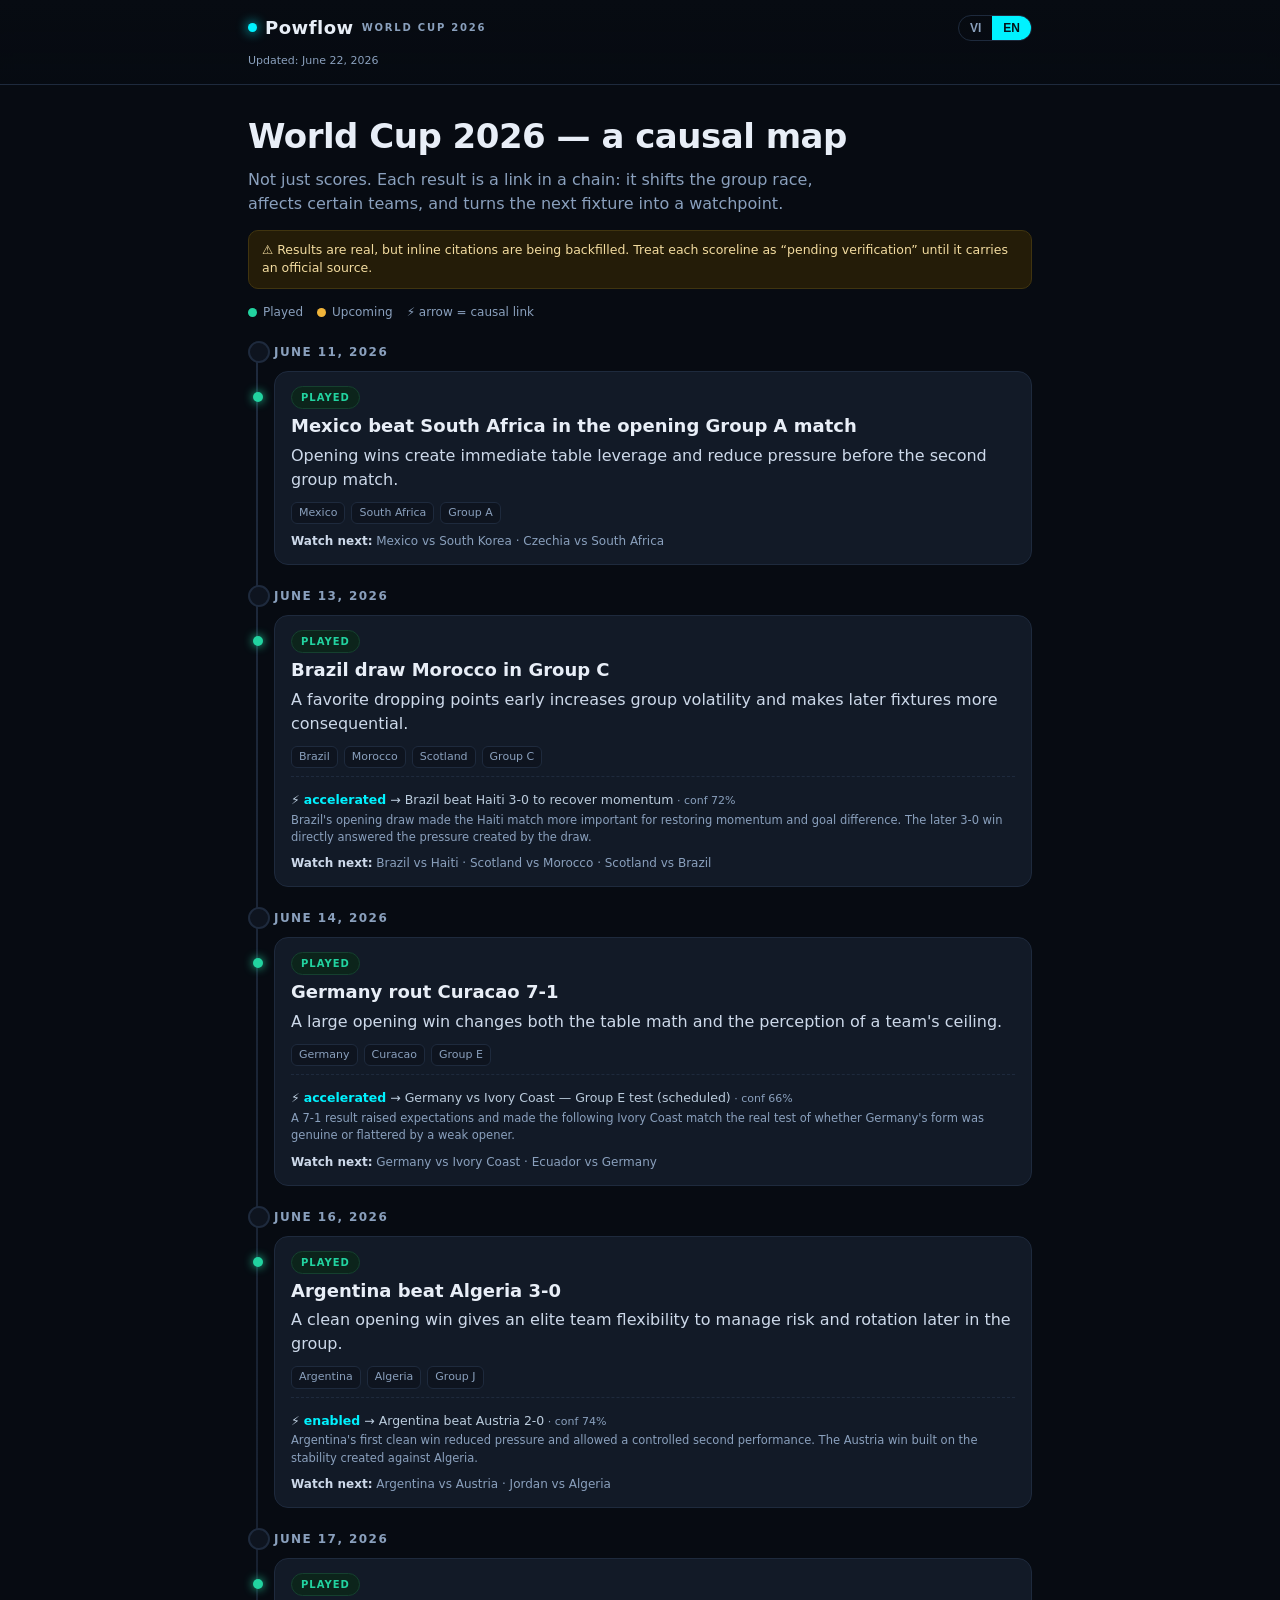
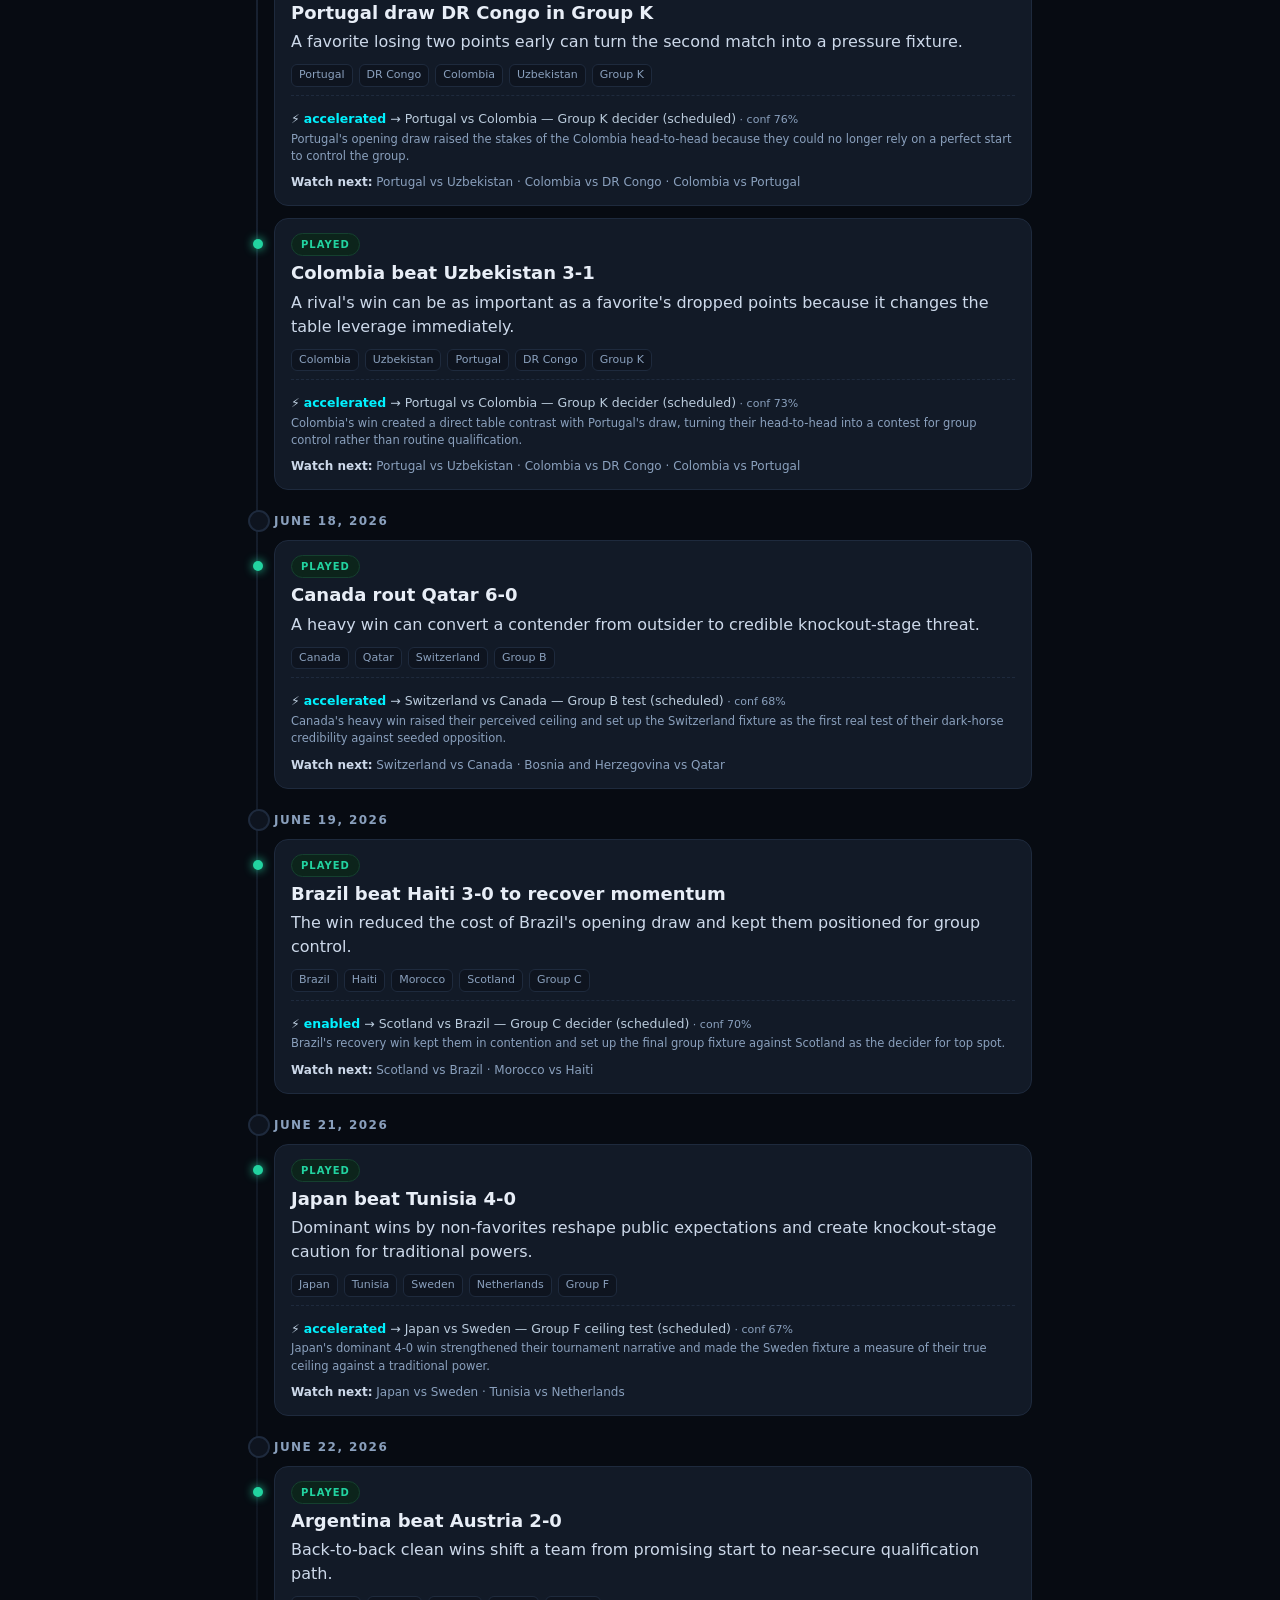
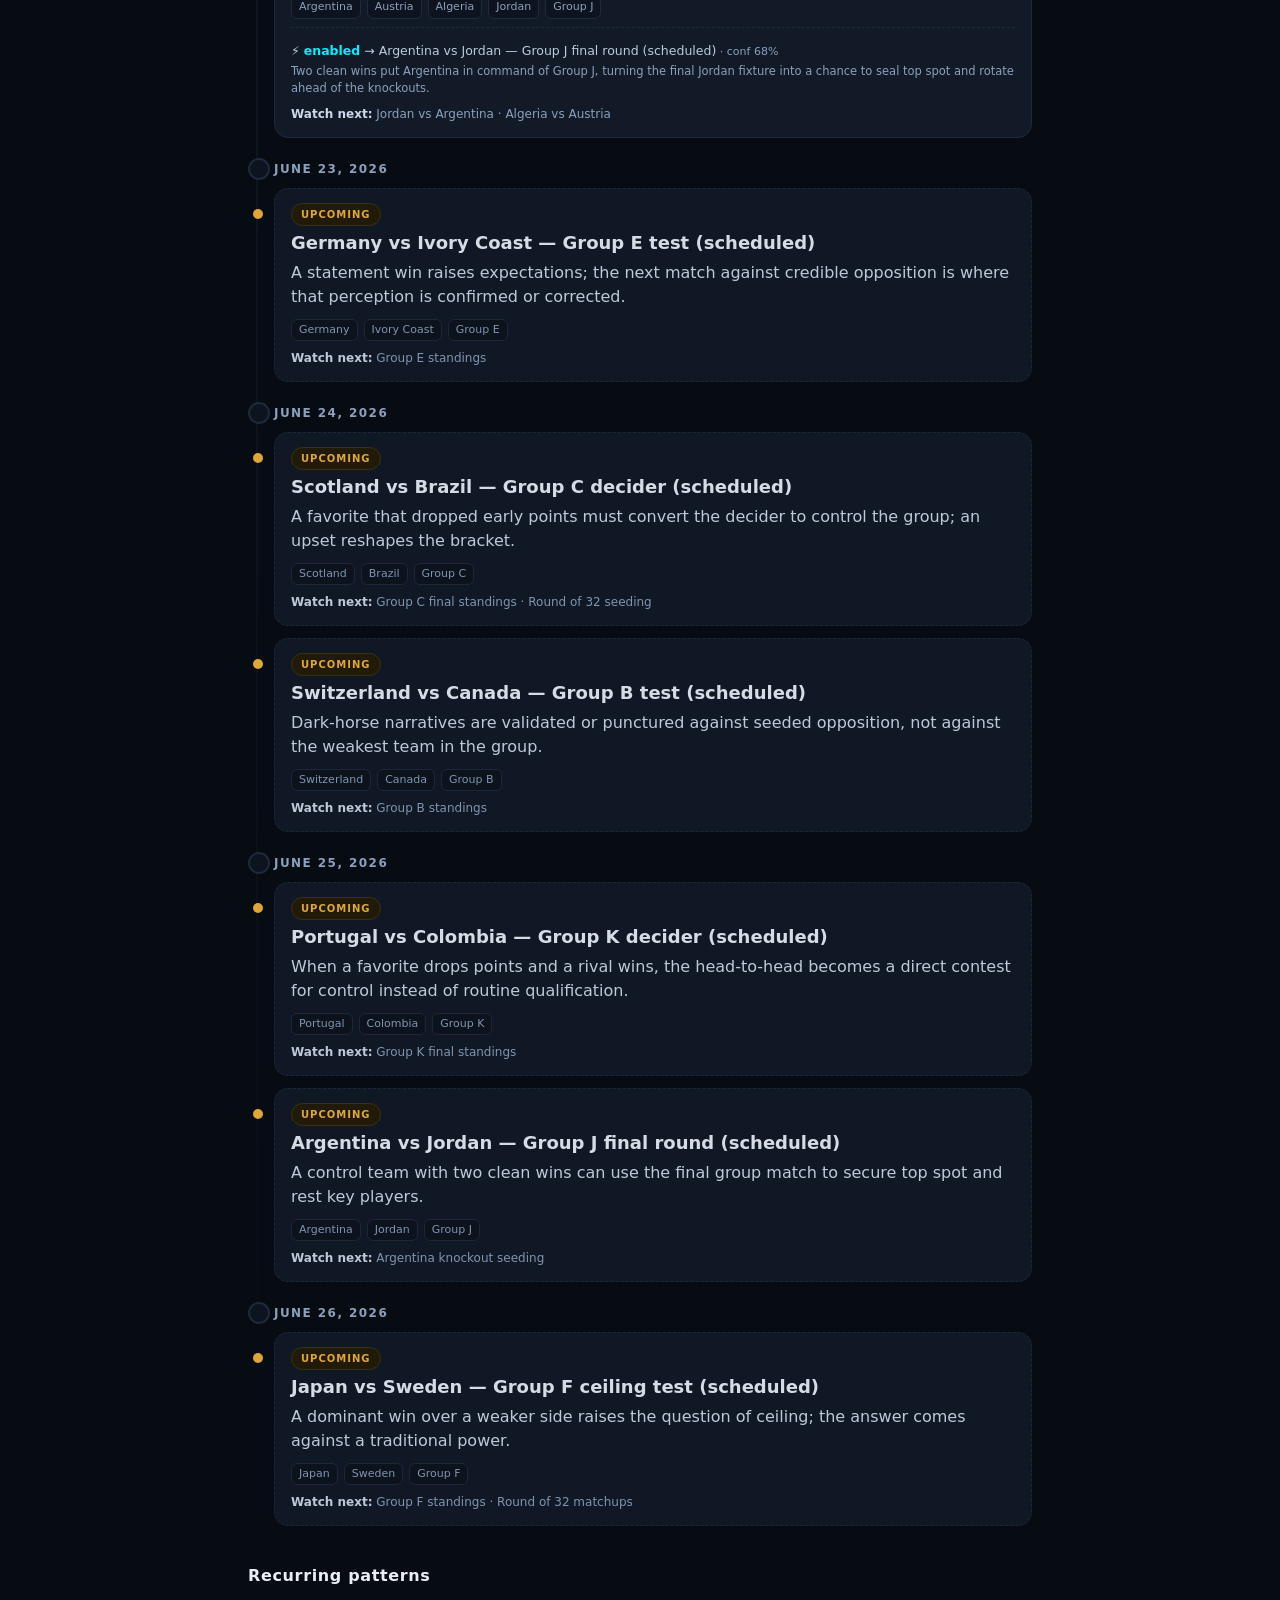
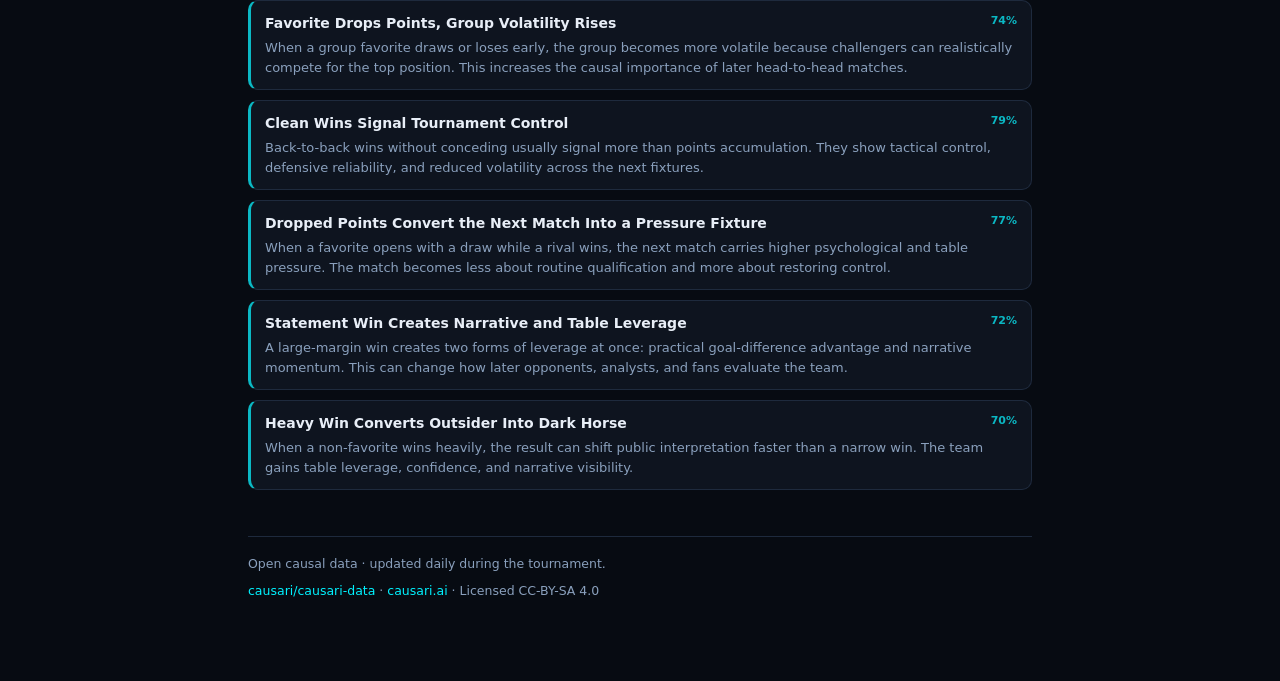
==== wc/index.html @ 56e328bf "feat(wc): add bilingual World Cup 2026 Powflow page Standalone static page (no build) that fetches t" ====
<!doctype html>
<html lang="vi">
<head>
<meta charset="utf-8" />
<meta name="viewport" content="width=device-width, initial-scale=1" />
<title>Powflow · World Cup 2026 — bản đồ nhân quả</title>
<meta name="description" content="Theo dõi World Cup 2026 không chỉ qua kết quả, mà qua chuỗi nhân quả: kết quả → ý nghĩa bảng đấu → đội bị ảnh hưởng → trận đáng xem tiếp. Dữ liệu mở bởi Causari." />
<meta property="og:title" content="Powflow · World Cup 2026" />
<meta property="og:description" content="Bản đồ nhân quả World Cup 2026 — mỗi kết quả là một mắt xích, không chỉ một tỉ số." />
<meta property="og:type" content="website" />
<style>
  :root{
    --ink:#070b12; --ink-soft:#0e141f; --card:#121a27; --line:#1e2a3d;
    --fg:#e8eef7; --muted:#8aa0bd; --accent:#00f2ff; --accent-dim:#0bb8c4;
    --done:#22d3a0; --sched:#f0b43a; --live:#ff5470;
    --font:-apple-system,BlinkMacSystemFont,"Segoe UI",Roboto,Inter,system-ui,sans-serif;
  }
  *{box-sizing:border-box}
  html,body{margin:0}
  body{background:radial-gradient(1200px 600px at 50% -10%,#0d1b24 0%,var(--ink) 60%),var(--ink);color:var(--fg);font-family:var(--font);line-height:1.5;-webkit-font-smoothing:antialiased}
  a{color:var(--accent);text-decoration:none}
  .wrap{max-width:820px;margin:0 auto;padding:0 18px 80px}
  header{position:sticky;top:0;z-index:10;background:linear-gradient(var(--ink),rgba(7,11,18,.86));backdrop-filter:blur(8px);border-bottom:1px solid var(--line)}
  .hd{max-width:820px;margin:0 auto;padding:14px 18px;display:flex;align-items:center;gap:12px;flex-wrap:wrap}
  .brand{font-weight:800;letter-spacing:.5px;font-size:18px;display:flex;align-items:center;gap:8px}
  .dot{width:9px;height:9px;border-radius:50%;background:var(--accent);box-shadow:0 0 12px var(--accent)}
  .brand small{color:var(--muted);font-weight:600;letter-spacing:.18em;text-transform:uppercase;font-size:10px}
  .spacer{flex:1}
  .lang{display:inline-flex;border:1px solid var(--line);border-radius:999px;overflow:hidden}
  .lang button{background:transparent;color:var(--muted);border:0;padding:5px 11px;font-size:12px;font-weight:700;cursor:pointer}
  .lang button[aria-pressed="true"]{background:var(--accent);color:#04121a}
  .updated{color:var(--muted);font-size:11px;width:100%}
  h1.title{font-size:clamp(22px,5vw,34px);margin:26px 0 6px;letter-spacing:-.5px}
  .sub{color:var(--muted);margin:0 0 8px;max-width:60ch}
  .legend{display:flex;gap:14px;flex-wrap:wrap;color:var(--muted);font-size:12px;margin:14px 0 6px}
  .legend i{font-style:normal;display:inline-flex;align-items:center;gap:6px}
  .pip{width:9px;height:9px;border-radius:50%;display:inline-block}
  .timeline{position:relative;margin-top:18px;padding-left:26px}
  .timeline::before{content:"";position:absolute;left:8px;top:6px;bottom:0;width:2px;background:linear-gradient(var(--line),transparent)}
  .day{position:relative;margin:0 0 6px}
  .day-label{font-weight:800;font-size:12px;letter-spacing:.12em;text-transform:uppercase;color:var(--muted);margin:22px 0 10px;display:flex;align-items:center;gap:8px}
  .day-label::before{content:"";position:absolute;left:-26px;width:18px;height:18px;border-radius:50%;background:var(--ink-soft);border:2px solid var(--line)}
  .card{position:relative;background:var(--card);border:1px solid var(--line);border-radius:14px;padding:14px 16px;margin:0 0 12px}
  .card::before{content:"";position:absolute;left:-22px;top:20px;width:10px;height:10px;border-radius:50%;background:var(--muted)}
  .card.done::before{background:var(--done);box-shadow:0 0 10px var(--done)}
  .card.scheduled::before{background:var(--sched)}
  .card.scheduled{border-style:dashed;opacity:.92}
  .chip{display:inline-block;font-size:10px;font-weight:800;letter-spacing:.1em;text-transform:uppercase;padding:3px 9px;border-radius:999px;border:1px solid var(--line)}
  .chip.done{color:var(--done);border-color:#15402f;background:#0c241b}
  .chip.scheduled{color:var(--sched);border-color:#40340f;background:#241c08}
  .chip.live{color:var(--live);border-color:#401520;background:#240b10}
  .crow{display:flex;align-items:center;gap:8px;color:var(--muted);font-size:12px;margin-bottom:6px}
  .card h3{margin:2px 0 6px;font-size:18px;line-height:1.25}
  .why{margin:0 0 10px;color:#cdd9ea}
  .ents{display:flex;flex-wrap:wrap;gap:6px;margin-bottom:8px}
  .ent{font-size:11px;color:var(--muted);background:var(--ink-soft);border:1px solid var(--line);border-radius:6px;padding:2px 7px}
  .links{margin:8px 0 0;border-top:1px dashed var(--line);padding-top:9px}
  .lk{font-size:12.5px;margin:5px 0;color:#bcd}
  .lk b{color:var(--accent);font-weight:700}
  .lk .ev{display:block;color:var(--muted);font-size:11.5px;margin-top:2px}
  .conf{font-variant-numeric:tabular-nums;color:var(--muted);font-size:11px}
  .watch{margin:8px 0 0;font-size:12px;color:var(--muted)}
  .watch b{color:#cdd9ea;font-weight:600}
  section.insights{margin-top:38px}
  section.insights h2{font-size:16px;letter-spacing:.04em;margin:0 0 12px}
  .ins{background:var(--ink-soft);border:1px solid var(--line);border-left:3px solid var(--accent-dim);border-radius:10px;padding:12px 14px;margin:0 0 10px}
  .ins h4{margin:0 0 4px;font-size:14px}
  .ins p{margin:0;color:var(--muted);font-size:13px}
  .ins .pv{float:right;font-size:11px;color:var(--accent-dim);font-weight:700}
  footer{margin-top:46px;border-top:1px solid var(--line);padding-top:18px;color:var(--muted);font-size:12.5px}
  .skeleton{height:96px;border-radius:14px;background:linear-gradient(90deg,var(--card),#17202e,var(--card));background-size:200% 100%;animation:sh 1.3s infinite;margin:0 0 12px}
  @keyframes sh{to{background-position:-200% 0}}
  .err{background:#240b10;border:1px solid #401520;color:#ffd5dd;border-radius:12px;padding:14px;margin-top:18px}
  .note{background:#241c08;border:1px solid #40340f;color:#f3dca0;border-radius:10px;padding:10px 13px;font-size:12.5px;margin:14px 0}
</style>
</head>
<body>
<header>
  <div class="hd">
    <div class="brand"><span class="dot"></span> Powflow <small data-i="wc">World Cup 2026</small></div>
    <span class="spacer"></span>
    <div class="lang" role="group" aria-label="Language">
      <button data-lang="vi" aria-pressed="true">VI</button>
      <button data-lang="en" aria-pressed="false">EN</button>
    </div>
    <div class="updated" id="updated"></div>
  </div>
</header>

<div class="wrap">
  <h1 class="title" data-i="title"></h1>
  <p class="sub" data-i="sub"></p>
  <div class="note" data-i="srcnote"></div>

  <div class="legend">
    <i><span class="pip" style="background:var(--done)"></span> <span data-i="lg_done"></span></i>
    <i><span class="pip" style="background:var(--sched)"></span> <span data-i="lg_sched"></span></i>
    <i><span data-i="lg_link"></span></i>
  </div>

  <div id="timeline" class="timeline" aria-live="polite"></div>

  <section class="insights" id="insights-wrap" hidden>
    <h2 data-i="patterns"></h2>
    <div id="insights"></div>
  </section>

  <footer>
    <div data-i="foot"></div>
    <div style="margin-top:8px">
      <a href="https://github.com/causari/causari-data" target="_blank" rel="noopener">causari/causari-data</a> ·
      <a href="https://causari.ai" target="_blank" rel="noopener">causari.ai</a> ·
      <span data-i="license">CC-BY-SA 4.0</span>
    </div>
  </footer>
</div>

<script>
// ── Powflow World Cup 2026 — standalone page ────────────────────────────────
// Fetches the open pack from causari-data at runtime (same-origin under GitHub
// Pages, so no CORS) and renders a day-scale causal timeline. No build step.
const BASE = '../packs/worldcup-2026';     // relative → /causari-data/packs/...
const FALLBACK = 'https://raw.githubusercontent.com/causari/causari-data/main/packs/worldcup-2026'; // CORS:* for local dev
const REFRESH_MS = 5 * 60 * 1000;

const I18N = {
  vi: {
    wc: 'World Cup 2026', title: 'World Cup 2026 — bản đồ nhân quả',
    sub: 'Không chỉ tỉ số. Mỗi kết quả là một mắt xích: nó đổi cục diện bảng đấu, ảnh hưởng đội nào, và đẩy trận nào thành điểm nóng tiếp theo.',
    srcnote: '⚠️ Kết quả là thật, nhưng nguồn trích dẫn đang được bổ sung dần. Coi mỗi tỉ số là “đang xác minh” cho tới khi có nguồn chính thức.',
    lg_done: 'Đã đấu', lg_sched: 'Sắp đấu', lg_link: '⚡ mũi tên = quan hệ nhân quả',
    patterns: 'Mẫu hình lặp lại', foot: 'Dữ liệu nhân quả mở · cập nhật theo ngày trong giải.',
    license: 'Giấy phép CC-BY-SA 4.0',
    updated: (t) => 'Cập nhật: ' + t, loading: 'Đang tải dữ liệu…',
    err: 'Không tải được dữ liệu. Thử lại sau giây lát.',
    rel: { caused:'gây ra', enabled:'mở đường cho', accelerated:'thúc đẩy', inspired:'truyền cảm hứng', delayed:'trì hoãn', prevented:'ngăn cản' },
    st: { completed:'Đã đấu', scheduled:'Sắp đấu', live:'Đang đấu', forecast:'Dự báo' },
    watch: 'Đáng xem tiếp', conf: 'độ tin', empty: 'Chưa có sự kiện nào.'
  },
  en: {
    wc: 'World Cup 2026', title: 'World Cup 2026 — a causal map',
    sub: 'Not just scores. Each result is a link in a chain: it shifts the group race, affects certain teams, and turns the next fixture into a watchpoint.',
    srcnote: '⚠️ Results are real, but inline citations are being backfilled. Treat each scoreline as “pending verification” until it carries an official source.',
    lg_done: 'Played', lg_sched: 'Upcoming', lg_link: '⚡ arrow = causal link',
    patterns: 'Recurring patterns', foot: 'Open causal data · updated daily during the tournament.',
    license: 'Licensed CC-BY-SA 4.0',
    updated: (t) => 'Updated: ' + t, loading: 'Loading data…',
    err: 'Could not load data. Please try again shortly.',
    rel: { caused:'caused', enabled:'enabled', accelerated:'accelerated', inspired:'inspired', delayed:'delayed', prevented:'prevented' },
    st: { completed:'Played', scheduled:'Upcoming', live:'Live', forecast:'Forecast' },
    watch: 'Watch next', conf: 'conf', empty: 'No events yet.'
  }
};

let lang = (navigator.language || 'vi').startsWith('en') ? 'en' : 'vi';
let DATA = null;

const $ = (s, r=document) => r.querySelector(s);
const esc = (s) => String(s ?? '').replace(/[&<>"]/g, c => ({'&':'&amp;','<':'&lt;','>':'&gt;','"':'&quot;'}[c]));

async function load() {
  for (const base of [BASE, FALLBACK]) {
    try {
      const [events, links, insights] = await Promise.all([
        fetch(`${base}/events.json`, {cache:'no-store'}).then(r => { if(!r.ok) throw 0; return r.json(); }),
        fetch(`${base}/links.json`, {cache:'no-store'}).then(r => r.ok ? r.json() : []),
        fetch(`${base}/insights.json`, {cache:'no-store'}).then(r => r.ok ? r.json() : []),
      ]);
      DATA = { events, links, insights };
      return true;
    } catch (e) { /* try next base */ }
  }
  return false;
}

function applyStatic() {
  const t = I18N[lang];
  document.documentElement.lang = lang;
  document.querySelectorAll('[data-i]').forEach(el => {
    const v = t[el.getAttribute('data-i')];
    if (typeof v === 'string') el.textContent = v;
  });
  document.querySelectorAll('.lang button').forEach(b =>
    b.setAttribute('aria-pressed', String(b.dataset.lang === lang)));
}

function render() {
  const t = I18N[lang];
  const tl = $('#timeline');
  if (!DATA) { tl.innerHTML = `<div class="skeleton"></div><div class="skeleton"></div><div class="skeleton"></div>`; return; }
  const { events, links, insights } = DATA;

  // index + sort
  const byId = Object.fromEntries(events.map(e => [e.id, e]));
  const outLinks = {};
  for (const l of links) (outLinks[l.fromEvent] ||= []).push(l);
  const sorted = [...events].sort((a,b) => String(a.date||a.yearNum).localeCompare(String(b.date||b.yearNum)));

  // freshest update label
  const lastDone = sorted.filter(e => e.status === 'completed').slice(-1)[0];
  $('#updated').textContent = t.updated(lastDone?.dateLabel || '—');

  // group by date
  const groups = [];
  for (const ev of sorted) {
    const key = ev.dateLabel || ev.yearLabel;
    let g = groups.find(x => x.key === key);
    if (!g) { g = { key, items: [] }; groups.push(g); }
    g.items.push(ev);
  }

  if (!events.length) { tl.innerHTML = `<p class="sub">${esc(t.empty)}</p>`; return; }

  tl.innerHTML = groups.map(g => `
    <div class="day">
      <div class="day-label">${esc(g.key)}</div>
      ${g.items.map(ev => card(ev, outLinks[ev.id] || [], byId, t)).join('')}
    </div>`).join('');

  // insights
  const iw = $('#insights-wrap');
  if (insights.length) {
    iw.hidden = false;
    $('#insights').innerHTML = insights.map(ins => `
      <div class="ins">
        <span class="pv">${Math.round((ins.predictiveValue||0)*100)}%</span>
        <h4>${esc(ins.pattern)}</h4>
        <p>${esc(ins.description)}</p>
      </div>`).join('');
  } else iw.hidden = true;
}

function card(ev, outs, byId, t) {
  const st = ev.status || 'completed';
  const cls = st === 'completed' ? 'done' : (st === 'scheduled' ? 'scheduled' : st);
  const ents = (ev.entities || []).map(e => `<span class="ent">${esc(e)}</span>`).join('');
  const links = outs.map(l => {
    const to = byId[l.toEvent];
    const rel = t.rel[l.relationship] || l.relationship;
    const conf = l.confidence != null ? `<span class="conf"> · ${t.conf} ${Math.round(l.confidence*100)}%</span>` : '';
    return `<div class="lk">⚡ <b>${esc(rel)}</b> → ${esc(to ? to.title : l.toEvent)}${conf}
      <span class="ev">${esc(l.evidence||'')}</span></div>`;
  }).join('');
  const watch = (ev.nextWatchpoints||[]).length
    ? `<div class="watch"><b>${esc(t.watch)}:</b> ${ev.nextWatchpoints.map(esc).join(' · ')}</div>` : '';
  return `
    <article class="card ${cls}">
      <div class="crow"><span class="chip ${cls}">${esc(t.st[st]||st)}</span></div>
      <h3>${esc(ev.title)}</h3>
      <p class="why">${esc(ev.whyItMatters || ev.description || '')}</p>
      <div class="ents">${ents}</div>
      ${links ? `<div class="links">${links}</div>` : ''}
      ${watch}
    </article>`;
}

function setLang(l) { lang = l; applyStatic(); render(); }
document.querySelectorAll('.lang button').forEach(b =>
  b.addEventListener('click', () => setLang(b.dataset.lang)));

async function boot() {
  applyStatic();
  render(); // skeleton
  const ok = await load();
  if (!ok) { $('#timeline').innerHTML = `<div class="err">${esc(I18N[lang].err)}</div>`; return; }
  render();
}
boot();
setInterval(async () => { if (await load()) render(); }, REFRESH_MS);
</script>
</body>
</html>
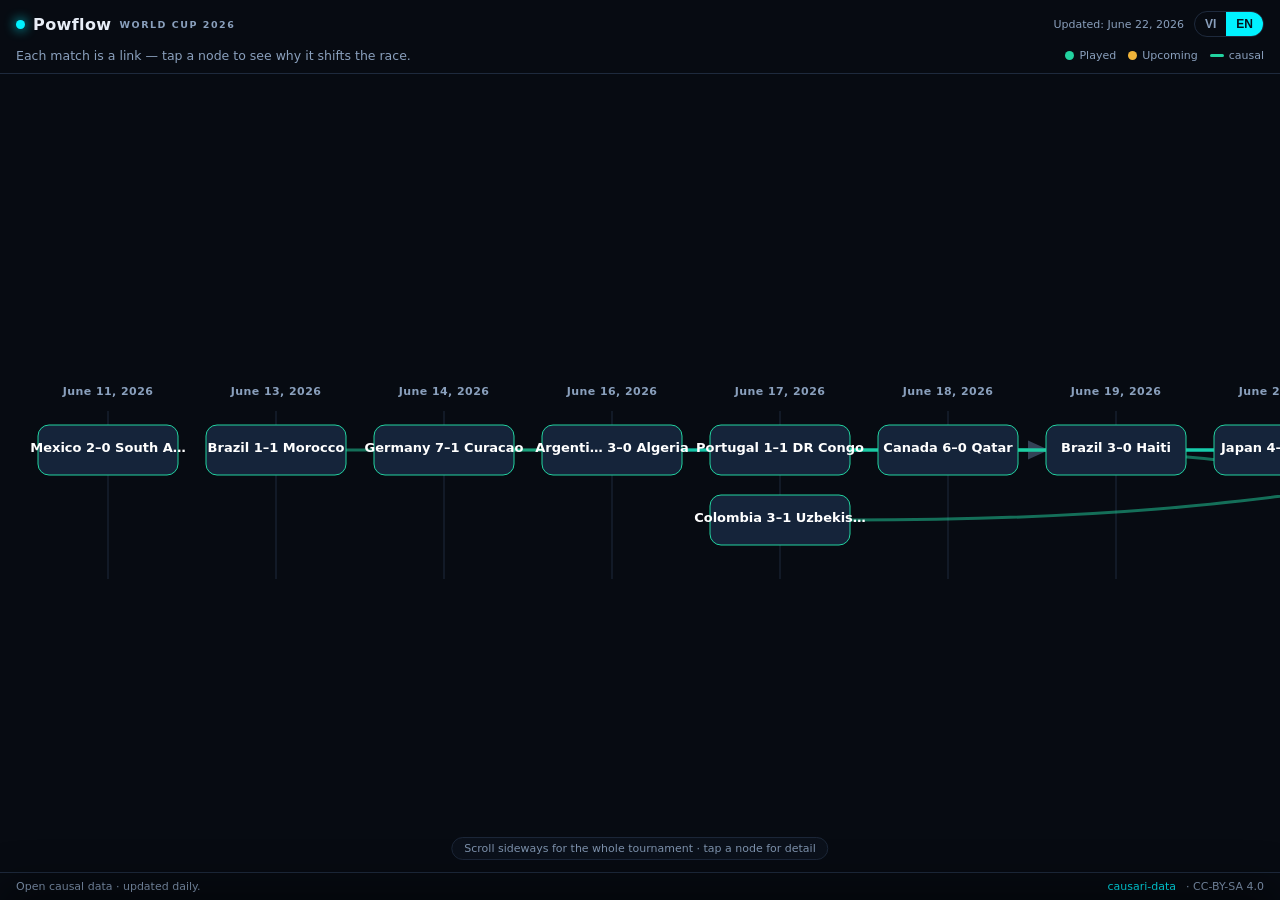
==== commit 0a1b1480: "feat(wc): rework into visual causal canvas, move text to tap drawer Replace the text-card list with " ====
--- a/wc/index.html
+++ b/wc/index.html
@@ -2,271 +2,303 @@
 <html lang="vi">
 <head>
 <meta charset="utf-8" />
-<meta name="viewport" content="width=device-width, initial-scale=1" />
+<meta name="viewport" content="width=device-width, initial-scale=1, maximum-scale=1" />
 <title>Powflow · World Cup 2026 — bản đồ nhân quả</title>
-<meta name="description" content="Theo dõi World Cup 2026 không chỉ qua kết quả, mà qua chuỗi nhân quả: kết quả → ý nghĩa bảng đấu → đội bị ảnh hưởng → trận đáng xem tiếp. Dữ liệu mở bởi Causari." />
+<meta name="description" content="Bản đồ nhân quả World Cup 2026 — mỗi kết quả là một mắt xích, không chỉ một tỉ số. Dữ liệu mở bởi Causari." />
 <meta property="og:title" content="Powflow · World Cup 2026" />
-<meta property="og:description" content="Bản đồ nhân quả World Cup 2026 — mỗi kết quả là một mắt xích, không chỉ một tỉ số." />
+<meta property="og:description" content="Bản đồ nhân quả World Cup 2026 — nhìn là hiểu, không phải đọc." />
 <meta property="og:type" content="website" />
 <style>
   :root{
     --ink:#070b12; --ink-soft:#0e141f; --card:#121a27; --line:#1e2a3d;
-    --fg:#e8eef7; --muted:#8aa0bd; --accent:#00f2ff; --accent-dim:#0bb8c4;
-    --done:#22d3a0; --sched:#f0b43a; --live:#ff5470;
+    --fg:#e8eef7; --muted:#8aa0bd; --accent:#00f2ff;
+    --done:#22d3a0; --sched:#f0b43a;
+    --r-caused:#ff5470; --r-enabled:#00f2ff; --r-accelerated:#22d3a0;
+    --r-inspired:#a78bfa; --r-delayed:#f0b43a; --r-prevented:#7c8aa0;
     --font:-apple-system,BlinkMacSystemFont,"Segoe UI",Roboto,Inter,system-ui,sans-serif;
   }
   *{box-sizing:border-box}
-  html,body{margin:0}
-  body{background:radial-gradient(1200px 600px at 50% -10%,#0d1b24 0%,var(--ink) 60%),var(--ink);color:var(--fg);font-family:var(--font);line-height:1.5;-webkit-font-smoothing:antialiased}
+  html,body{margin:0;height:100%}
+  body{background:var(--ink);color:var(--fg);font-family:var(--font);-webkit-font-smoothing:antialiased;overflow:hidden}
   a{color:var(--accent);text-decoration:none}
-  .wrap{max-width:820px;margin:0 auto;padding:0 18px 80px}
-  header{position:sticky;top:0;z-index:10;background:linear-gradient(var(--ink),rgba(7,11,18,.86));backdrop-filter:blur(8px);border-bottom:1px solid var(--line)}
-  .hd{max-width:820px;margin:0 auto;padding:14px 18px;display:flex;align-items:center;gap:12px;flex-wrap:wrap}
-  .brand{font-weight:800;letter-spacing:.5px;font-size:18px;display:flex;align-items:center;gap:8px}
+  .app{display:flex;flex-direction:column;height:100dvh}
+  header{flex:0 0 auto;background:linear-gradient(var(--ink),rgba(7,11,18,.9));border-bottom:1px solid var(--line)}
+  .hd{padding:11px 16px;display:flex;align-items:center;gap:10px}
+  .brand{font-weight:800;letter-spacing:.4px;font-size:16px;display:flex;align-items:center;gap:8px;white-space:nowrap}
   .dot{width:9px;height:9px;border-radius:50%;background:var(--accent);box-shadow:0 0 12px var(--accent)}
-  .brand small{color:var(--muted);font-weight:600;letter-spacing:.18em;text-transform:uppercase;font-size:10px}
+  .brand small{color:var(--muted);font-weight:700;letter-spacing:.16em;text-transform:uppercase;font-size:9.5px}
   .spacer{flex:1}
+  .updated{color:var(--muted);font-size:11px;white-space:nowrap}
   .lang{display:inline-flex;border:1px solid var(--line);border-radius:999px;overflow:hidden}
-  .lang button{background:transparent;color:var(--muted);border:0;padding:5px 11px;font-size:12px;font-weight:700;cursor:pointer}
+  .lang button{background:transparent;color:var(--muted);border:0;padding:5px 10px;font-size:12px;font-weight:700;cursor:pointer}
   .lang button[aria-pressed="true"]{background:var(--accent);color:#04121a}
-  .updated{color:var(--muted);font-size:11px;width:100%}
-  h1.title{font-size:clamp(22px,5vw,34px);margin:26px 0 6px;letter-spacing:-.5px}
-  .sub{color:var(--muted);margin:0 0 8px;max-width:60ch}
-  .legend{display:flex;gap:14px;flex-wrap:wrap;color:var(--muted);font-size:12px;margin:14px 0 6px}
-  .legend i{font-style:normal;display:inline-flex;align-items:center;gap:6px}
+  .subbar{padding:0 16px 10px;display:flex;gap:14px;align-items:center;flex-wrap:wrap}
+  .subbar .t{color:var(--muted);font-size:12.5px;max-width:52ch}
+  .legend{display:flex;gap:12px;flex-wrap:wrap;font-size:11px;color:var(--muted)}
+  .legend i{font-style:normal;display:inline-flex;align-items:center;gap:5px}
+  .swatch{width:14px;height:3px;border-radius:2px;display:inline-block}
   .pip{width:9px;height:9px;border-radius:50%;display:inline-block}
-  .timeline{position:relative;margin-top:18px;padding-left:26px}
-  .timeline::before{content:"";position:absolute;left:8px;top:6px;bottom:0;width:2px;background:linear-gradient(var(--line),transparent)}
-  .day{position:relative;margin:0 0 6px}
-  .day-label{font-weight:800;font-size:12px;letter-spacing:.12em;text-transform:uppercase;color:var(--muted);margin:22px 0 10px;display:flex;align-items:center;gap:8px}
-  .day-label::before{content:"";position:absolute;left:-26px;width:18px;height:18px;border-radius:50%;background:var(--ink-soft);border:2px solid var(--line)}
-  .card{position:relative;background:var(--card);border:1px solid var(--line);border-radius:14px;padding:14px 16px;margin:0 0 12px}
-  .card::before{content:"";position:absolute;left:-22px;top:20px;width:10px;height:10px;border-radius:50%;background:var(--muted)}
-  .card.done::before{background:var(--done);box-shadow:0 0 10px var(--done)}
-  .card.scheduled::before{background:var(--sched)}
-  .card.scheduled{border-style:dashed;opacity:.92}
-  .chip{display:inline-block;font-size:10px;font-weight:800;letter-spacing:.1em;text-transform:uppercase;padding:3px 9px;border-radius:999px;border:1px solid var(--line)}
+  .stage{flex:1 1 auto;position:relative;overflow:auto;-webkit-overflow-scrolling:touch}
+  .hint{position:absolute;left:50%;bottom:12px;transform:translateX(-50%);color:var(--muted);font-size:11px;background:rgba(14,20,31,.8);border:1px solid var(--line);border-radius:999px;padding:4px 12px;pointer-events:none;opacity:.9}
+  svg{display:block}
+  .node{cursor:pointer}
+  .node rect{transition:filter .15s}
+  .node:hover rect,.node.sel rect{filter:brightness(1.25)}
+  .node.sel rect{stroke:var(--accent);stroke-width:2}
+  .nlabel{font-size:11px;font-weight:700;fill:var(--fg)}
+  .nscore{font-size:13px;font-weight:800;fill:#fff}
+  .nteam{font-size:9.5px;fill:var(--muted)}
+  .daylabel{font-size:11px;font-weight:800;fill:var(--muted);letter-spacing:.04em}
+  .daytick{stroke:var(--line);stroke-width:1}
+  .edge{fill:none;opacity:.5;transition:opacity .15s}
+  .edge.dim{opacity:.08}
+  .edge.hot{opacity:.95}
+  /* drawer */
+  .drawer{position:fixed;left:0;right:0;bottom:0;z-index:30;background:var(--card);border-top:1px solid var(--line);border-radius:16px 16px 0 0;padding:16px 18px 22px;transform:translateY(110%);transition:transform .22s ease;max-height:62dvh;overflow:auto;box-shadow:0 -16px 40px rgba(0,0,0,.5)}
+  .drawer.open{transform:translateY(0)}
+  .drawer .x{position:absolute;right:14px;top:12px;background:var(--ink-soft);border:1px solid var(--line);color:var(--muted);border-radius:8px;width:30px;height:30px;font-size:16px;cursor:pointer}
+  .chip{display:inline-block;font-size:10px;font-weight:800;letter-spacing:.08em;text-transform:uppercase;padding:3px 9px;border-radius:999px;border:1px solid var(--line)}
   .chip.done{color:var(--done);border-color:#15402f;background:#0c241b}
   .chip.scheduled{color:var(--sched);border-color:#40340f;background:#241c08}
-  .chip.live{color:var(--live);border-color:#401520;background:#240b10}
-  .crow{display:flex;align-items:center;gap:8px;color:var(--muted);font-size:12px;margin-bottom:6px}
-  .card h3{margin:2px 0 6px;font-size:18px;line-height:1.25}
-  .why{margin:0 0 10px;color:#cdd9ea}
-  .ents{display:flex;flex-wrap:wrap;gap:6px;margin-bottom:8px}
-  .ent{font-size:11px;color:var(--muted);background:var(--ink-soft);border:1px solid var(--line);border-radius:6px;padding:2px 7px}
-  .links{margin:8px 0 0;border-top:1px dashed var(--line);padding-top:9px}
-  .lk{font-size:12.5px;margin:5px 0;color:#bcd}
-  .lk b{color:var(--accent);font-weight:700}
-  .lk .ev{display:block;color:var(--muted);font-size:11.5px;margin-top:2px}
-  .conf{font-variant-numeric:tabular-nums;color:var(--muted);font-size:11px}
-  .watch{margin:8px 0 0;font-size:12px;color:var(--muted)}
-  .watch b{color:#cdd9ea;font-weight:600}
-  section.insights{margin-top:38px}
-  section.insights h2{font-size:16px;letter-spacing:.04em;margin:0 0 12px}
-  .ins{background:var(--ink-soft);border:1px solid var(--line);border-left:3px solid var(--accent-dim);border-radius:10px;padding:12px 14px;margin:0 0 10px}
-  .ins h4{margin:0 0 4px;font-size:14px}
-  .ins p{margin:0;color:var(--muted);font-size:13px}
-  .ins .pv{float:right;font-size:11px;color:var(--accent-dim);font-weight:700}
-  footer{margin-top:46px;border-top:1px solid var(--line);padding-top:18px;color:var(--muted);font-size:12.5px}
-  .skeleton{height:96px;border-radius:14px;background:linear-gradient(90deg,var(--card),#17202e,var(--card));background-size:200% 100%;animation:sh 1.3s infinite;margin:0 0 12px}
-  @keyframes sh{to{background-position:-200% 0}}
-  .err{background:#240b10;border:1px solid #401520;color:#ffd5dd;border-radius:12px;padding:14px;margin-top:18px}
-  .note{background:#241c08;border:1px solid #40340f;color:#f3dca0;border-radius:10px;padding:10px 13px;font-size:12.5px;margin:14px 0}
+  .drawer h3{margin:8px 0 6px;font-size:19px;padding-right:34px}
+  .why{margin:0 0 12px;color:#cdd9ea;font-size:14px}
+  .ents{display:flex;flex-wrap:wrap;gap:6px;margin-bottom:6px}
+  .ent{font-size:11px;color:var(--muted);background:var(--ink-soft);border:1px solid var(--line);border-radius:6px;padding:2px 8px}
+  .lk{font-size:13px;margin:9px 0;border-left:2px solid var(--line);padding-left:10px}
+  .lk b{font-weight:800}
+  .lk .ev{display:block;color:var(--muted);font-size:12px;margin-top:2px}
+  .conf{color:var(--muted);font-size:11px;font-variant-numeric:tabular-nums}
+  .watch{margin-top:10px;font-size:12.5px;color:var(--muted)}
+  .watch b{color:#cdd9ea}
+  .sectlabel{font-size:11px;text-transform:uppercase;letter-spacing:.1em;color:var(--muted);margin:14px 0 4px}
+  .err{position:absolute;left:50%;top:40%;transform:translate(-50%,-50%);background:#240b10;border:1px solid #401520;color:#ffd5dd;border-radius:12px;padding:14px 18px;text-align:center}
+  .foot{flex:0 0 auto;border-top:1px solid var(--line);padding:7px 16px;color:var(--muted);font-size:11px;display:flex;gap:10px;flex-wrap:wrap;align-items:center}
+  @media (max-width:560px){ .subbar .t{display:none} }
 </style>
 </head>
 <body>
-<header>
-  <div class="hd">
-    <div class="brand"><span class="dot"></span> Powflow <small data-i="wc">World Cup 2026</small></div>
+<div class="app">
+  <header>
+    <div class="hd">
+      <div class="brand"><span class="dot"></span> Powflow <small data-i="wc">World Cup 2026</small></div>
+      <span class="spacer"></span>
+      <div class="updated" id="updated"></div>
+      <div class="lang" role="group" aria-label="Language">
+        <button data-lang="vi" aria-pressed="true">VI</button>
+        <button data-lang="en" aria-pressed="false">EN</button>
+      </div>
+    </div>
+    <div class="subbar">
+      <span class="t" data-i="sub"></span>
+      <span class="spacer"></span>
+      <span class="legend">
+        <i><span class="pip" style="background:var(--done)"></span> <span data-i="lg_done"></span></i>
+        <i><span class="pip" style="background:var(--sched)"></span> <span data-i="lg_sched"></span></i>
+        <i><span class="swatch" style="background:var(--r-accelerated)"></span> <span data-i="lg_link"></span></i>
+      </span>
+    </div>
+  </header>
+
+  <div class="stage" id="stage">
+    <div class="hint" id="hint"></div>
+  </div>
+
+  <div class="foot">
+    <span data-i="foot"></span>
     <span class="spacer"></span>
-    <div class="lang" role="group" aria-label="Language">
-      <button data-lang="vi" aria-pressed="true">VI</button>
-      <button data-lang="en" aria-pressed="false">EN</button>
-    </div>
-    <div class="updated" id="updated"></div>
+    <a href="https://github.com/causari/causari-data" target="_blank" rel="noopener">causari-data</a>
+    <span>· CC-BY-SA 4.0</span>
   </div>
-</header>
-
-<div class="wrap">
-  <h1 class="title" data-i="title"></h1>
-  <p class="sub" data-i="sub"></p>
-  <div class="note" data-i="srcnote"></div>
-
-  <div class="legend">
-    <i><span class="pip" style="background:var(--done)"></span> <span data-i="lg_done"></span></i>
-    <i><span class="pip" style="background:var(--sched)"></span> <span data-i="lg_sched"></span></i>
-    <i><span data-i="lg_link"></span></i>
-  </div>
-
-  <div id="timeline" class="timeline" aria-live="polite"></div>
-
-  <section class="insights" id="insights-wrap" hidden>
-    <h2 data-i="patterns"></h2>
-    <div id="insights"></div>
-  </section>
-
-  <footer>
-    <div data-i="foot"></div>
-    <div style="margin-top:8px">
-      <a href="https://github.com/causari/causari-data" target="_blank" rel="noopener">causari/causari-data</a> ·
-      <a href="https://causari.ai" target="_blank" rel="noopener">causari.ai</a> ·
-      <span data-i="license">CC-BY-SA 4.0</span>
-    </div>
-  </footer>
 </div>
 
+<div class="drawer" id="drawer" aria-hidden="true">
+  <button class="x" id="drawerClose" aria-label="close">×</button>
+  <div id="drawerBody"></div>
+</div>
+
 <script>
-// ── Powflow World Cup 2026 — standalone page ────────────────────────────────
-// Fetches the open pack from causari-data at runtime (same-origin under GitHub
-// Pages, so no CORS) and renders a day-scale causal timeline. No build step.
-const BASE = '../packs/worldcup-2026';     // relative → /causari-data/packs/...
-const FALLBACK = 'https://raw.githubusercontent.com/causari/causari-data/main/packs/worldcup-2026'; // CORS:* for local dev
+// ── Powflow World Cup 2026 — visual causal canvas ───────────────────────────
+// Glanceable timeline: each match is a NODE on a day axis, causal links are
+// drawn EDGES. Heavy text (why it matters / evidence) lives in a tap-to-open
+// drawer, so the canvas stays visual. Fetches the open pack at runtime.
+const BASE = '../packs/worldcup-2026';
+const FALLBACK = 'https://raw.githubusercontent.com/causari/causari-data/main/packs/worldcup-2026';
 const REFRESH_MS = 5 * 60 * 1000;
 
 const I18N = {
-  vi: {
-    wc: 'World Cup 2026', title: 'World Cup 2026 — bản đồ nhân quả',
-    sub: 'Không chỉ tỉ số. Mỗi kết quả là một mắt xích: nó đổi cục diện bảng đấu, ảnh hưởng đội nào, và đẩy trận nào thành điểm nóng tiếp theo.',
-    srcnote: '⚠️ Kết quả là thật, nhưng nguồn trích dẫn đang được bổ sung dần. Coi mỗi tỉ số là “đang xác minh” cho tới khi có nguồn chính thức.',
-    lg_done: 'Đã đấu', lg_sched: 'Sắp đấu', lg_link: '⚡ mũi tên = quan hệ nhân quả',
-    patterns: 'Mẫu hình lặp lại', foot: 'Dữ liệu nhân quả mở · cập nhật theo ngày trong giải.',
-    license: 'Giấy phép CC-BY-SA 4.0',
-    updated: (t) => 'Cập nhật: ' + t, loading: 'Đang tải dữ liệu…',
-    err: 'Không tải được dữ liệu. Thử lại sau giây lát.',
-    rel: { caused:'gây ra', enabled:'mở đường cho', accelerated:'thúc đẩy', inspired:'truyền cảm hứng', delayed:'trì hoãn', prevented:'ngăn cản' },
-    st: { completed:'Đã đấu', scheduled:'Sắp đấu', live:'Đang đấu', forecast:'Dự báo' },
-    watch: 'Đáng xem tiếp', conf: 'độ tin', empty: 'Chưa có sự kiện nào.'
-  },
-  en: {
-    wc: 'World Cup 2026', title: 'World Cup 2026 — a causal map',
-    sub: 'Not just scores. Each result is a link in a chain: it shifts the group race, affects certain teams, and turns the next fixture into a watchpoint.',
-    srcnote: '⚠️ Results are real, but inline citations are being backfilled. Treat each scoreline as “pending verification” until it carries an official source.',
-    lg_done: 'Played', lg_sched: 'Upcoming', lg_link: '⚡ arrow = causal link',
-    patterns: 'Recurring patterns', foot: 'Open causal data · updated daily during the tournament.',
-    license: 'Licensed CC-BY-SA 4.0',
-    updated: (t) => 'Updated: ' + t, loading: 'Loading data…',
-    err: 'Could not load data. Please try again shortly.',
-    rel: { caused:'caused', enabled:'enabled', accelerated:'accelerated', inspired:'inspired', delayed:'delayed', prevented:'prevented' },
-    st: { completed:'Played', scheduled:'Upcoming', live:'Live', forecast:'Forecast' },
-    watch: 'Watch next', conf: 'conf', empty: 'No events yet.'
-  }
+  vi:{ wc:'World Cup 2026',
+    sub:'Mỗi trận là một mắt xích — chạm vào node để xem vì sao nó đổi cục diện.',
+    lg_done:'Đã đấu', lg_sched:'Sắp đấu', lg_link:'nhân quả',
+    foot:'Dữ liệu nhân quả mở · cập nhật theo ngày.',
+    updated:t=>'Cập nhật: '+t, hint:'Cuộn ngang để xem cả giải · chạm node để xem chi tiết',
+    err:'Không tải được dữ liệu. Thử lại sau giây lát.',
+    rel:{caused:'gây ra',enabled:'mở đường cho',accelerated:'thúc đẩy',inspired:'truyền cảm hứng',delayed:'trì hoãn',prevented:'ngăn cản'},
+    st:{completed:'Đã đấu',scheduled:'Sắp đấu',live:'Đang đấu',forecast:'Dự báo'},
+    leads:'Dẫn tới', caused_by:'Bắt nguồn từ', watch:'Đáng xem tiếp', conf:'tin', vs:'gặp' },
+  en:{ wc:'World Cup 2026',
+    sub:'Each match is a link — tap a node to see why it shifts the race.',
+    lg_done:'Played', lg_sched:'Upcoming', lg_link:'causal',
+    foot:'Open causal data · updated daily.',
+    updated:t=>'Updated: '+t, hint:'Scroll sideways for the whole tournament · tap a node for detail',
+    err:'Could not load data. Please try again shortly.',
+    rel:{caused:'caused',enabled:'enabled',accelerated:'accelerated',inspired:'inspired',delayed:'delayed',prevented:'prevented'},
+    st:{completed:'Played',scheduled:'Upcoming',live:'Live',forecast:'Forecast'},
+    leads:'Leads to', caused_by:'Comes from', watch:'Watch next', conf:'conf', vs:'vs' }
 };
-
-let lang = (navigator.language || 'vi').startsWith('en') ? 'en' : 'vi';
-let DATA = null;
-
-const $ = (s, r=document) => r.querySelector(s);
-const esc = (s) => String(s ?? '').replace(/[&<>"]/g, c => ({'&':'&amp;','<':'&lt;','>':'&gt;','"':'&quot;'}[c]));
-
-async function load() {
-  for (const base of [BASE, FALLBACK]) {
-    try {
-      const [events, links, insights] = await Promise.all([
-        fetch(`${base}/events.json`, {cache:'no-store'}).then(r => { if(!r.ok) throw 0; return r.json(); }),
-        fetch(`${base}/links.json`, {cache:'no-store'}).then(r => r.ok ? r.json() : []),
-        fetch(`${base}/insights.json`, {cache:'no-store'}).then(r => r.ok ? r.json() : []),
+let lang = (navigator.language||'vi').startsWith('en') ? 'en' : 'vi';
+let DATA=null, NODES=null, selId=null;
+
+const $=(s,r=document)=>r.querySelector(s);
+const esc=s=>String(s??'').replace(/[&<>"]/g,c=>({'&':'&amp;','<':'&lt;','>':'&gt;','"':'&quot;'}[c]));
+const short=(s,n=11)=>{s=String(s||'');return s.length>n?s.slice(0,n-1)+'…':s;};
+
+async function load(){
+  for(const base of [BASE,FALLBACK]){
+    try{
+      const [events,links,insights]=await Promise.all([
+        fetch(`${base}/events.json`,{cache:'no-store'}).then(r=>{if(!r.ok)throw 0;return r.json();}),
+        fetch(`${base}/links.json`,{cache:'no-store'}).then(r=>r.ok?r.json():[]),
+        fetch(`${base}/insights.json`,{cache:'no-store'}).then(r=>r.ok?r.json():[]),
       ]);
-      DATA = { events, links, insights };
-      return true;
-    } catch (e) { /* try next base */ }
+      DATA={events,links,insights};return true;
+    }catch(e){}
   }
   return false;
 }
 
-function applyStatic() {
-  const t = I18N[lang];
-  document.documentElement.lang = lang;
-  document.querySelectorAll('[data-i]').forEach(el => {
-    const v = t[el.getAttribute('data-i')];
-    if (typeof v === 'string') el.textContent = v;
-  });
-  document.querySelectorAll('.lang button').forEach(b =>
-    b.setAttribute('aria-pressed', String(b.dataset.lang === lang)));
-}
-
-function render() {
-  const t = I18N[lang];
-  const tl = $('#timeline');
-  if (!DATA) { tl.innerHTML = `<div class="skeleton"></div><div class="skeleton"></div><div class="skeleton"></div>`; return; }
-  const { events, links, insights } = DATA;
-
-  // index + sort
-  const byId = Object.fromEntries(events.map(e => [e.id, e]));
-  const outLinks = {};
-  for (const l of links) (outLinks[l.fromEvent] ||= []).push(l);
-  const sorted = [...events].sort((a,b) => String(a.date||a.yearNum).localeCompare(String(b.date||b.yearNum)));
-
-  // freshest update label
-  const lastDone = sorted.filter(e => e.status === 'completed').slice(-1)[0];
-  $('#updated').textContent = t.updated(lastDone?.dateLabel || '—');
-
-  // group by date
-  const groups = [];
-  for (const ev of sorted) {
-    const key = ev.dateLabel || ev.yearLabel;
-    let g = groups.find(x => x.key === key);
-    if (!g) { g = { key, items: [] }; groups.push(g); }
-    g.items.push(ev);
-  }
-
-  if (!events.length) { tl.innerHTML = `<p class="sub">${esc(t.empty)}</p>`; return; }
-
-  tl.innerHTML = groups.map(g => `
-    <div class="day">
-      <div class="day-label">${esc(g.key)}</div>
-      ${g.items.map(ev => card(ev, outLinks[ev.id] || [], byId, t)).join('')}
-    </div>`).join('');
-
-  // insights
-  const iw = $('#insights-wrap');
-  if (insights.length) {
-    iw.hidden = false;
-    $('#insights').innerHTML = insights.map(ins => `
-      <div class="ins">
-        <span class="pv">${Math.round((ins.predictiveValue||0)*100)}%</span>
-        <h4>${esc(ins.pattern)}</h4>
-        <p>${esc(ins.description)}</p>
-      </div>`).join('');
-  } else iw.hidden = true;
-}
-
-function card(ev, outs, byId, t) {
-  const st = ev.status || 'completed';
-  const cls = st === 'completed' ? 'done' : (st === 'scheduled' ? 'scheduled' : st);
-  const ents = (ev.entities || []).map(e => `<span class="ent">${esc(e)}</span>`).join('');
-  const links = outs.map(l => {
-    const to = byId[l.toEvent];
-    const rel = t.rel[l.relationship] || l.relationship;
-    const conf = l.confidence != null ? `<span class="conf"> · ${t.conf} ${Math.round(l.confidence*100)}%</span>` : '';
-    return `<div class="lk">⚡ <b>${esc(rel)}</b> → ${esc(to ? to.title : l.toEvent)}${conf}
+function teams(ev){ return (ev.entities||[]).filter(e=>!/group/i.test(e)); }
+function score(ev){ const m=String(ev.description||'').match(/(\d{1,2})\s*[-–]\s*(\d{1,2})/); return m?m[1]+'–'+m[2]:null; }
+
+function applyStatic(){
+  const t=I18N[lang]; document.documentElement.lang=lang;
+  document.querySelectorAll('[data-i]').forEach(el=>{const v=t[el.getAttribute('data-i')];if(typeof v==='string')el.textContent=v;});
+  document.querySelectorAll('.lang button').forEach(b=>b.setAttribute('aria-pressed',String(b.dataset.lang===lang)));
+  $('#hint').textContent=t.hint;
+}
+
+// ── layout: columns by date, lanes stacked within a date (no overlap) ───────
+function layout(){
+  const t=I18N[lang];
+  const evs=[...DATA.events].sort((a,b)=>String(a.date||a.yearNum).localeCompare(String(b.date||b.yearNum)));
+  const dates=[...new Set(evs.map(e=>e.date||e.yearLabel))];
+  const COLW=168, ROWH=70, NW=140, NH=50, TOP=46, PADX=24, PADY=14;
+  const laneOf={}; const colCount={};
+  const nodes=evs.map(ev=>{
+    const key=ev.date||ev.yearLabel; const col=dates.indexOf(key);
+    const lane=(colCount[key]=(colCount[key]||0)); colCount[key]++;
+    const x=PADX+col*COLW+COLW/2, y=TOP+PADY+lane*ROWH+NH/2;
+    laneOf[ev.id]={x,y};
+    const tm=teams(ev), sc=score(ev);
+    return {ev,x,y,col,lane,key,teamA:tm[0]||'',teamB:tm[1]||'',score:sc,
+      label:ev.dateLabel||ev.yearLabel};
+  });
+  const maxLane=Math.max(0,...Object.values(colCount))-1;
+  const W=PADX*2+dates.length*COLW, H=TOP+PADY*2+(maxLane+1)*ROWH;
+  return {nodes,pos:laneOf,dates,W,H,COLW,NW,NH,TOP,PADX};
+}
+
+function edgePath(a,b,NW){
+  const x1=a.x+NW/2, y1=a.y, x2=b.x-NW/2, y2=b.y;
+  const dx=Math.max(40,(x2-x1)/2);
+  return `M${x1},${y1} C${x1+dx},${y1} ${x2-dx},${y2} ${x2},${y2}`;
+}
+
+function render(){
+  const t=I18N[lang], stage=$('#stage');
+  if(!DATA){ stage.innerHTML='<div class="hint" id="hint"></div>'; return; }
+  if(!DATA.events.length){ stage.innerHTML=`<div class="err">${esc(t.err)}</div>`; return; }
+  const L=layout(); NODES=L;
+  const byId=Object.fromEntries(L.nodes.map(n=>[n.ev.id,n]));
+  const lastDone=[...DATA.events].filter(e=>e.status==='completed').sort((a,b)=>String(a.date).localeCompare(String(b.date))).slice(-1)[0];
+  $('#updated').textContent=t.updated(lastDone?.dateLabel||'—');
+
+  // day ticks + labels
+  let ticks='';
+  L.dates.forEach((d,i)=>{
+    const x=L.PADX+i*L.COLW+L.COLW/2;
+    const lbl=byId[L.nodes.find(n=>n.col===i)?.ev.id]?.label||d;
+    ticks+=`<line class="daytick" x1="${x}" y1="${L.TOP}" x2="${x}" y2="${L.H}"/>
+      <text class="daylabel" x="${x}" y="${L.TOP-16}" text-anchor="middle">${esc(lbl)}</text>`;
+  });
+
+  // edges
+  let edges='';
+  DATA.links.forEach((l,i)=>{
+    const a=byId[l.fromEvent], b=byId[l.toEvent]; if(!a||!b) return;
+    const col=getComputedStyle(document.documentElement).getPropertyValue('--r-'+l.relationship)||'var(--accent)';
+    const w=1+Math.round((l.confidence||0.6)*3);
+    edges+=`<path class="edge" data-from="${esc(l.fromEvent)}" data-to="${esc(l.toEvent)}" d="${edgePath(a,b,L.NW)}" stroke="${col.trim()||'#00f2ff'}" stroke-width="${w}" marker-end="url(#arr)"/>`;
+  });
+
+  // nodes
+  let nodes='';
+  L.nodes.forEach(n=>{
+    const st=n.ev.status||'completed';
+    const cls=st==='completed'?'done':(st==='scheduled'?'scheduled':st);
+    const fill=st==='completed'?'#15243a':'#231d10';
+    const stroke=st==='completed'?'#22d3a0':'#f0b43a';
+    const x=n.x-L.NW/2, y=n.y-L.NH/2;
+    const mid=n.score?`<text class="nscore" x="${n.x}" y="${n.y+2}" text-anchor="middle">${esc(n.teamA?short(n.teamA,8):'')} ${esc(n.score)} ${esc(n.teamB?short(n.teamB,8):'')}</text>`
+      :`<text class="nteam" x="${n.x}" y="${n.y+3}" text-anchor="middle">${esc(short(n.teamA,8))} ${esc(t.vs)} ${esc(short(n.teamB,8))}</text>`;
+    nodes+=`<g class="node" data-id="${esc(n.ev.id)}" tabindex="0">
+      <rect x="${x}" y="${y}" width="${L.NW}" height="${L.NH}" rx="11" fill="${fill}" stroke="${stroke}" stroke-width="1" ${st==='scheduled'?'stroke-dasharray="4 3"':''}/>
+      ${mid}
+    </g>`;
+  });
+
+  stage.innerHTML=`<svg width="${L.W}" height="${Math.max(L.H, stage.clientHeight-2)}" viewBox="0 0 ${L.W} ${L.H}" xmlns="http://www.w3.org/2000/svg">
+    <defs><marker id="arr" markerWidth="7" markerHeight="7" refX="6" refY="3.2" orient="auto"><path d="M0,0 L7,3.2 L0,6.4 Z" fill="#5f7a99"/></marker></defs>
+    <g>${ticks}</g><g>${edges}</g><g>${nodes}</g>
+  </svg><div class="hint" id="hint">${esc(t.hint)}</div>`;
+
+  stage.querySelectorAll('.node').forEach(g=>{
+    g.addEventListener('click',()=>select(g.dataset.id));
+    g.addEventListener('keydown',e=>{if(e.key==='Enter'||e.key===' '){e.preventDefault();select(g.dataset.id);}});
+  });
+  if(selId) highlight(selId);
+}
+
+function highlight(id){
+  document.querySelectorAll('.node').forEach(g=>g.classList.toggle('sel',g.dataset.id===id));
+  document.querySelectorAll('.edge').forEach(p=>{
+    const on=p.dataset.from===id||p.dataset.to===id;
+    p.classList.toggle('hot',on); p.classList.toggle('dim',!on);
+  });
+}
+
+function select(id){
+  selId=id; highlight(id);
+  const t=I18N[lang]; const ev=DATA.events.find(e=>e.id===id); if(!ev) return;
+  const st=ev.status||'completed'; const cls=st==='completed'?'done':'scheduled';
+  const outs=DATA.links.filter(l=>l.fromEvent===id);
+  const ins=DATA.links.filter(l=>l.toEvent===id);
+  const byId=Object.fromEntries(DATA.events.map(e=>[e.id,e]));
+  const lk=(l,dir)=>{
+    const other=byId[dir==='out'?l.toEvent:l.fromEvent];
+    const col=`var(--r-${l.relationship})`;
+    return `<div class="lk" style="border-color:${col}"><b style="color:${col}">${esc(t.rel[l.relationship]||l.relationship)}</b> → ${esc(other?other.title:'?')}
+      <span class="conf"> · ${t.conf} ${Math.round((l.confidence||0)*100)}%</span>
       <span class="ev">${esc(l.evidence||'')}</span></div>`;
-  }).join('');
-  const watch = (ev.nextWatchpoints||[]).length
-    ? `<div class="watch"><b>${esc(t.watch)}:</b> ${ev.nextWatchpoints.map(esc).join(' · ')}</div>` : '';
-  return `
-    <article class="card ${cls}">
-      <div class="crow"><span class="chip ${cls}">${esc(t.st[st]||st)}</span></div>
-      <h3>${esc(ev.title)}</h3>
-      <p class="why">${esc(ev.whyItMatters || ev.description || '')}</p>
-      <div class="ents">${ents}</div>
-      ${links ? `<div class="links">${links}</div>` : ''}
-      ${watch}
-    </article>`;
-}
-
-function setLang(l) { lang = l; applyStatic(); render(); }
-document.querySelectorAll('.lang button').forEach(b =>
-  b.addEventListener('click', () => setLang(b.dataset.lang)));
-
-async function boot() {
-  applyStatic();
-  render(); // skeleton
-  const ok = await load();
-  if (!ok) { $('#timeline').innerHTML = `<div class="err">${esc(I18N[lang].err)}</div>`; return; }
-  render();
-}
+  };
+  let body=`<span class="chip ${cls}">${esc(t.st[st]||st)}</span> <span class="conf">${esc(ev.dateLabel||'')}</span>
+    <h3>${esc(ev.title)}</h3>
+    <p class="why">${esc(ev.whyItMatters||ev.description||'')}</p>
+    <div class="ents">${(ev.entities||[]).map(e=>`<span class="ent">${esc(e)}</span>`).join('')}</div>`;
+  if(outs.length){ body+=`<div class="sectlabel">${esc(t.leads)}</div>${outs.map(l=>lk(l,'out')).join('')}`; }
+  if(ins.length){ body+=`<div class="sectlabel">${esc(t.caused_by)}</div>${ins.map(l=>lk(l,'in')).join('')}`; }
+  if((ev.nextWatchpoints||[]).length){ body+=`<div class="watch"><b>${esc(t.watch)}:</b> ${ev.nextWatchpoints.map(esc).join(' · ')}</div>`; }
+  $('#drawerBody').innerHTML=body;
+  $('#drawer').classList.add('open'); $('#drawer').setAttribute('aria-hidden','false');
+}
+function closeDrawer(){ $('#drawer').classList.remove('open'); $('#drawer').setAttribute('aria-hidden','true'); selId=null; highlight('__none__'); }
+$('#drawerClose').addEventListener('click',closeDrawer);
+
+function setLang(l){ lang=l; applyStatic(); render(); if(selId)select(selId); }
+document.querySelectorAll('.lang button').forEach(b=>b.addEventListener('click',()=>setLang(b.dataset.lang)));
+
+async function boot(){ applyStatic(); const ok=await load(); if(!ok){$('#stage').innerHTML=`<div class="err">${esc(I18N[lang].err)}</div>`;return;} render(); }
 boot();
-setInterval(async () => { if (await load()) render(); }, REFRESH_MS);
+setInterval(async()=>{ if(await load()) render(); }, REFRESH_MS);
 </script>
 </body>
 </html>
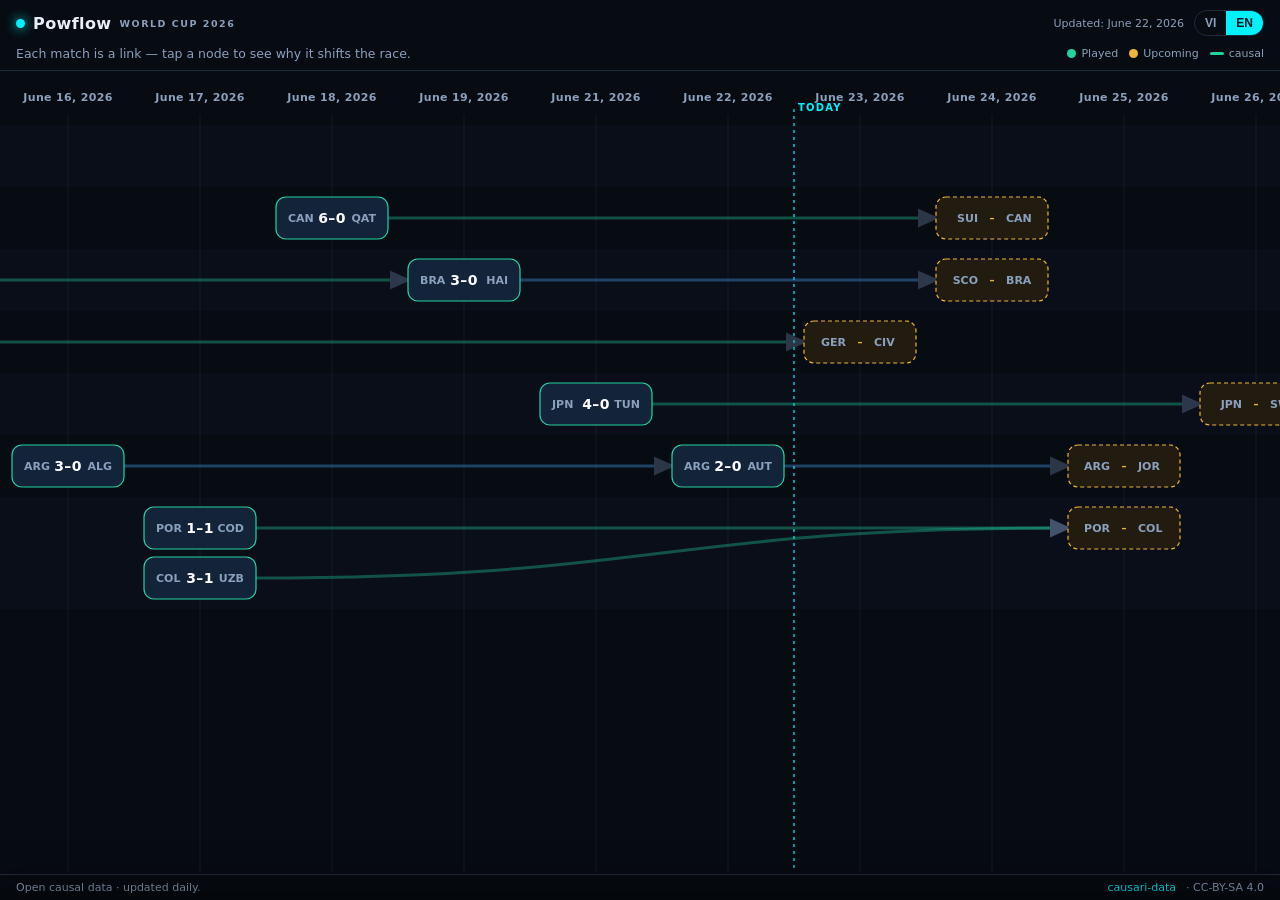
==== commit 226c4fad: "feat(wc): group-lane causal canvas — FIFA codes, accurate scheduled scores, now-marker Rows = groups" ====
--- a/wc/index.html
+++ b/wc/index.html
@@ -13,7 +13,7 @@
     --ink:#070b12; --ink-soft:#0e141f; --card:#121a27; --line:#1e2a3d;
     --fg:#e8eef7; --muted:#8aa0bd; --accent:#00f2ff;
     --done:#22d3a0; --sched:#f0b43a;
-    --r-caused:#ff5470; --r-enabled:#00f2ff; --r-accelerated:#22d3a0;
+    --r-caused:#ff5470; --r-enabled:#4aa8ff; --r-accelerated:#22d3a0;
     --r-inspired:#a78bfa; --r-delayed:#f0b43a; --r-prevented:#7c8aa0;
     --font:-apple-system,BlinkMacSystemFont,"Segoe UI",Roboto,Inter,system-ui,sans-serif;
   }
@@ -23,7 +23,7 @@
   a{color:var(--accent);text-decoration:none}
   .app{display:flex;flex-direction:column;height:100dvh}
   header{flex:0 0 auto;background:linear-gradient(var(--ink),rgba(7,11,18,.9));border-bottom:1px solid var(--line)}
-  .hd{padding:11px 16px;display:flex;align-items:center;gap:10px}
+  .hd{padding:10px 16px;display:flex;align-items:center;gap:10px}
   .brand{font-weight:800;letter-spacing:.4px;font-size:16px;display:flex;align-items:center;gap:8px;white-space:nowrap}
   .dot{width:9px;height:9px;border-radius:50%;background:var(--accent);box-shadow:0 0 12px var(--accent)}
   .brand small{color:var(--muted);font-weight:700;letter-spacing:.16em;text-transform:uppercase;font-size:9.5px}
@@ -32,29 +32,31 @@
   .lang{display:inline-flex;border:1px solid var(--line);border-radius:999px;overflow:hidden}
   .lang button{background:transparent;color:var(--muted);border:0;padding:5px 10px;font-size:12px;font-weight:700;cursor:pointer}
   .lang button[aria-pressed="true"]{background:var(--accent);color:#04121a}
-  .subbar{padding:0 16px 10px;display:flex;gap:14px;align-items:center;flex-wrap:wrap}
-  .subbar .t{color:var(--muted);font-size:12.5px;max-width:52ch}
-  .legend{display:flex;gap:12px;flex-wrap:wrap;font-size:11px;color:var(--muted)}
+  .subbar{padding:0 16px 9px;display:flex;gap:14px;align-items:center;flex-wrap:wrap}
+  .subbar .t{color:var(--muted);font-size:12.5px}
+  .legend{display:flex;gap:11px;flex-wrap:wrap;font-size:11px;color:var(--muted)}
   .legend i{font-style:normal;display:inline-flex;align-items:center;gap:5px}
   .swatch{width:14px;height:3px;border-radius:2px;display:inline-block}
   .pip{width:9px;height:9px;border-radius:50%;display:inline-block}
   .stage{flex:1 1 auto;position:relative;overflow:auto;-webkit-overflow-scrolling:touch}
-  .hint{position:absolute;left:50%;bottom:12px;transform:translateX(-50%);color:var(--muted);font-size:11px;background:rgba(14,20,31,.8);border:1px solid var(--line);border-radius:999px;padding:4px 12px;pointer-events:none;opacity:.9}
   svg{display:block}
   .node{cursor:pointer}
   .node rect{transition:filter .15s}
-  .node:hover rect,.node.sel rect{filter:brightness(1.25)}
-  .node.sel rect{stroke:var(--accent);stroke-width:2}
-  .nlabel{font-size:11px;font-weight:700;fill:var(--fg)}
-  .nscore{font-size:13px;font-weight:800;fill:#fff}
-  .nteam{font-size:9.5px;fill:var(--muted)}
-  .daylabel{font-size:11px;font-weight:800;fill:var(--muted);letter-spacing:.04em}
-  .daytick{stroke:var(--line);stroke-width:1}
-  .edge{fill:none;opacity:.5;transition:opacity .15s}
-  .edge.dim{opacity:.08}
-  .edge.hot{opacity:.95}
-  /* drawer */
-  .drawer{position:fixed;left:0;right:0;bottom:0;z-index:30;background:var(--card);border-top:1px solid var(--line);border-radius:16px 16px 0 0;padding:16px 18px 22px;transform:translateY(110%);transition:transform .22s ease;max-height:62dvh;overflow:auto;box-shadow:0 -16px 40px rgba(0,0,0,.5)}
+  .node:hover rect,.node.sel rect{filter:brightness(1.3)}
+  .node.sel rect{stroke:var(--accent);stroke-width:2.5}
+  .ncode{font-size:11px;font-weight:800;fill:var(--muted)}
+  .nscore{font-size:14px;font-weight:900;fill:#fff;letter-spacing:.3px}
+  .nvs{font-size:10px;font-weight:700;fill:var(--sched)}
+  .daylabel{font-size:11px;font-weight:800;fill:var(--muted);letter-spacing:.03em}
+  .daytick{stroke:var(--line);stroke-width:1;opacity:.5}
+  .grouplab{font-size:11px;font-weight:800;fill:var(--muted);letter-spacing:.05em}
+  .grouprow{fill:#0c1320;opacity:.45}
+  .nowline{stroke:var(--accent);stroke-width:1.5;stroke-dasharray:3 4;opacity:.8}
+  .nowlab{font-size:10px;font-weight:800;fill:var(--accent);letter-spacing:.12em}
+  .edge{fill:none;opacity:.35;transition:opacity .15s}
+  .edge.dim{opacity:.07}
+  .edge.hot{opacity:1}
+  .drawer{position:fixed;left:0;right:0;bottom:0;z-index:30;background:var(--card);border-top:1px solid var(--line);border-radius:16px 16px 0 0;padding:16px 18px 22px;transform:translateY(110%);transition:transform .22s ease;max-height:60dvh;overflow:auto;box-shadow:0 -16px 40px rgba(0,0,0,.5)}
   .drawer.open{transform:translateY(0)}
   .drawer .x{position:absolute;right:14px;top:12px;background:var(--ink-soft);border:1px solid var(--line);color:var(--muted);border-radius:8px;width:30px;height:30px;font-size:16px;cursor:pointer}
   .chip{display:inline-block;font-size:10px;font-weight:800;letter-spacing:.08em;text-transform:uppercase;padding:3px 9px;border-radius:999px;border:1px solid var(--line)}
@@ -72,7 +74,7 @@
   .watch b{color:#cdd9ea}
   .sectlabel{font-size:11px;text-transform:uppercase;letter-spacing:.1em;color:var(--muted);margin:14px 0 4px}
   .err{position:absolute;left:50%;top:40%;transform:translate(-50%,-50%);background:#240b10;border:1px solid #401520;color:#ffd5dd;border-radius:12px;padding:14px 18px;text-align:center}
-  .foot{flex:0 0 auto;border-top:1px solid var(--line);padding:7px 16px;color:var(--muted);font-size:11px;display:flex;gap:10px;flex-wrap:wrap;align-items:center}
+  .foot{flex:0 0 auto;border-top:1px solid var(--line);padding:6px 16px;color:var(--muted);font-size:11px;display:flex;gap:10px;flex-wrap:wrap;align-items:center}
   @media (max-width:560px){ .subbar .t{display:none} }
 </style>
 </head>
@@ -80,7 +82,7 @@
 <div class="app">
   <header>
     <div class="hd">
-      <div class="brand"><span class="dot"></span> Powflow <small data-i="wc">World Cup 2026</small></div>
+      <div class="brand"><span class="dot"></span> Powflow <small>World Cup 2026</small></div>
       <span class="spacer"></span>
       <div class="updated" id="updated"></div>
       <div class="lang" role="group" aria-label="Language">
@@ -99,9 +101,7 @@
     </div>
   </header>
 
-  <div class="stage" id="stage">
-    <div class="hint" id="hint"></div>
-  </div>
+  <div class="stage" id="stage"></div>
 
   <div class="foot">
     <span data-i="foot"></span>
@@ -118,39 +118,40 @@
 
 <script>
 // ── Powflow World Cup 2026 — visual causal canvas ───────────────────────────
-// Glanceable timeline: each match is a NODE on a day axis, causal links are
-// drawn EDGES. Heavy text (why it matters / evidence) lives in a tap-to-open
-// drawer, so the canvas stays visual. Fetches the open pack at runtime.
+// Rows = groups, columns = days. Each match is a node (FIFA codes + score),
+// causal links are drawn edges. Heavy text opens in a tap drawer. Live data.
 const BASE = '../packs/worldcup-2026';
 const FALLBACK = 'https://raw.githubusercontent.com/causari/causari-data/main/packs/worldcup-2026';
 const REFRESH_MS = 5 * 60 * 1000;
 
+const CODE = {
+  'Mexico':'MEX','South Africa':'RSA','Brazil':'BRA','Morocco':'MAR','Germany':'GER','Curacao':'CUW',
+  'Argentina':'ARG','Algeria':'ALG','Austria':'AUT','Jordan':'JOR','Portugal':'POR','DR Congo':'COD',
+  'Colombia':'COL','Uzbekistan':'UZB','Canada':'CAN','Qatar':'QAT','Switzerland':'SUI','Japan':'JPN',
+  'Tunisia':'TUN','Sweden':'SWE','Netherlands':'NED','Haiti':'HAI','Scotland':'SCO','Ivory Coast':'CIV',
+  'Ecuador':'ECU','South Korea':'KOR','Czechia':'CZE','Bosnia and Herzegovina':'BIH'
+};
+const code = n => CODE[n] || String(n||'').replace(/[^A-Za-z]/g,'').slice(0,3).toUpperCase();
+
 const I18N = {
-  vi:{ wc:'World Cup 2026',
-    sub:'Mỗi trận là một mắt xích — chạm vào node để xem vì sao nó đổi cục diện.',
-    lg_done:'Đã đấu', lg_sched:'Sắp đấu', lg_link:'nhân quả',
-    foot:'Dữ liệu nhân quả mở · cập nhật theo ngày.',
-    updated:t=>'Cập nhật: '+t, hint:'Cuộn ngang để xem cả giải · chạm node để xem chi tiết',
-    err:'Không tải được dữ liệu. Thử lại sau giây lát.',
+  vi:{ sub:'Mỗi trận là một mắt xích — chạm vào node để xem vì sao nó đổi cục diện.',
+    lg_done:'Đã đấu', lg_sched:'Sắp đấu', lg_link:'nhân quả', foot:'Dữ liệu nhân quả mở · cập nhật theo ngày.',
+    updated:t=>'Cập nhật: '+t, now:'HÔM NAY', err:'Không tải được dữ liệu. Thử lại sau giây lát.',
     rel:{caused:'gây ra',enabled:'mở đường cho',accelerated:'thúc đẩy',inspired:'truyền cảm hứng',delayed:'trì hoãn',prevented:'ngăn cản'},
     st:{completed:'Đã đấu',scheduled:'Sắp đấu',live:'Đang đấu',forecast:'Dự báo'},
-    leads:'Dẫn tới', caused_by:'Bắt nguồn từ', watch:'Đáng xem tiếp', conf:'tin', vs:'gặp' },
-  en:{ wc:'World Cup 2026',
-    sub:'Each match is a link — tap a node to see why it shifts the race.',
-    lg_done:'Played', lg_sched:'Upcoming', lg_link:'causal',
-    foot:'Open causal data · updated daily.',
-    updated:t=>'Updated: '+t, hint:'Scroll sideways for the whole tournament · tap a node for detail',
-    err:'Could not load data. Please try again shortly.',
+    leads:'Dẫn tới', from:'Bắt nguồn từ', watch:'Đáng xem tiếp', conf:'tin', grp:g=>'Bảng '+g },
+  en:{ sub:'Each match is a link — tap a node to see why it shifts the race.',
+    lg_done:'Played', lg_sched:'Upcoming', lg_link:'causal', foot:'Open causal data · updated daily.',
+    updated:t=>'Updated: '+t, now:'TODAY', err:'Could not load data. Please try again shortly.',
     rel:{caused:'caused',enabled:'enabled',accelerated:'accelerated',inspired:'inspired',delayed:'delayed',prevented:'prevented'},
     st:{completed:'Played',scheduled:'Upcoming',live:'Live',forecast:'Forecast'},
-    leads:'Leads to', caused_by:'Comes from', watch:'Watch next', conf:'conf', vs:'vs' }
+    leads:'Leads to', from:'Comes from', watch:'Watch next', conf:'conf', grp:g=>'Group '+g }
 };
 let lang = (navigator.language||'vi').startsWith('en') ? 'en' : 'vi';
 let DATA=null, NODES=null, selId=null;
 
 const $=(s,r=document)=>r.querySelector(s);
 const esc=s=>String(s??'').replace(/[&<>"]/g,c=>({'&':'&amp;','<':'&lt;','>':'&gt;','"':'&quot;'}[c]));
-const short=(s,n=11)=>{s=String(s||'');return s.length>n?s.slice(0,n-1)+'…':s;};
 
 async function load(){
   for(const base of [BASE,FALLBACK]){
@@ -166,103 +167,138 @@
   return false;
 }
 
-function teams(ev){ return (ev.entities||[]).filter(e=>!/group/i.test(e)); }
-function score(ev){ const m=String(ev.description||'').match(/(\d{1,2})\s*[-–]\s*(\d{1,2})/); return m?m[1]+'–'+m[2]:null; }
+const teams = ev => (ev.entities||[]).filter(e=>!/group/i.test(e));
+const groupOf = ev => { const g=(ev.entities||[]).map(e=>/^group\s+(.+)$/i.exec(e)).find(Boolean); return g?g[1]:'—'; };
+const score = ev => { if((ev.status||'completed')!=='completed') return null; const m=String(ev.description||'').match(/(\d{1,2})\s*[-–]\s*(\d{1,2})/); return m?m[1]+'–'+m[2]:null; };
 
 function applyStatic(){
   const t=I18N[lang]; document.documentElement.lang=lang;
   document.querySelectorAll('[data-i]').forEach(el=>{const v=t[el.getAttribute('data-i')];if(typeof v==='string')el.textContent=v;});
   document.querySelectorAll('.lang button').forEach(b=>b.setAttribute('aria-pressed',String(b.dataset.lang===lang)));
-  $('#hint').textContent=t.hint;
-}
-
-// ── layout: columns by date, lanes stacked within a date (no overlap) ───────
+}
+
+// ── layout: rows = groups, columns = dates. Rows grow if a group has two ────
+// matches on the same day, so nothing is ever hidden behind another node. ────
 function layout(){
-  const t=I18N[lang];
   const evs=[...DATA.events].sort((a,b)=>String(a.date||a.yearNum).localeCompare(String(b.date||b.yearNum)));
   const dates=[...new Set(evs.map(e=>e.date||e.yearLabel))];
-  const COLW=168, ROWH=70, NW=140, NH=50, TOP=46, PADX=24, PADY=14;
-  const laneOf={}; const colCount={};
+  const groups=[...new Set(evs.map(groupOf))].sort();
+  const COLW=132, NW=112, NH=42, TOP=44, GUT=58, PADY=10, STACK=NH+8, ROWPAD=20;
+  const maxStack={};
+  for(const g of groups){
+    const counts={};
+    evs.filter(e=>groupOf(e)===g).forEach(e=>{const d=e.date||e.yearLabel;counts[d]=(counts[d]||0)+1;});
+    maxStack[g]=Math.max(1,...Object.values(counts));
+  }
+  const rowH={}, rowY={}; let cy=TOP+PADY;
+  for(const g of groups){ rowH[g]=NH+ROWPAD+(maxStack[g]-1)*STACK; rowY[g]=cy; cy+=rowH[g]; }
+  const subLane={};
   const nodes=evs.map(ev=>{
-    const key=ev.date||ev.yearLabel; const col=dates.indexOf(key);
-    const lane=(colCount[key]=(colCount[key]||0)); colCount[key]++;
-    const x=PADX+col*COLW+COLW/2, y=TOP+PADY+lane*ROWH+NH/2;
-    laneOf[ev.id]={x,y};
-    const tm=teams(ev), sc=score(ev);
-    return {ev,x,y,col,lane,key,teamA:tm[0]||'',teamB:tm[1]||'',score:sc,
+    const g=groupOf(ev), col=dates.indexOf(ev.date||ev.yearLabel);
+    const k=g+'|'+(ev.date||ev.yearLabel); const s=(subLane[k]=(subLane[k]||0)); subLane[k]++;
+    const x=GUT+col*COLW+COLW/2;
+    const y=rowY[g]+rowH[g]/2 - ((maxStack[g]-1)*STACK)/2 + s*STACK;
+    return {ev,x,y,col,group:g,teamA:teams(ev)[0]||'',teamB:teams(ev)[1]||'',score:score(ev),
       label:ev.dateLabel||ev.yearLabel};
   });
-  const maxLane=Math.max(0,...Object.values(colCount))-1;
-  const W=PADX*2+dates.length*COLW, H=TOP+PADY*2+(maxLane+1)*ROWH;
-  return {nodes,pos:laneOf,dates,W,H,COLW,NW,NH,TOP,PADX};
-}
-
-function edgePath(a,b,NW){
-  const x1=a.x+NW/2, y1=a.y, x2=b.x-NW/2, y2=b.y;
-  const dx=Math.max(40,(x2-x1)/2);
-  return `M${x1},${y1} C${x1+dx},${y1} ${x2-dx},${y2} ${x2},${y2}`;
-}
+  const doneDates=evs.filter(e=>(e.status||'completed')==='completed').map(e=>e.date);
+  const lastDone=doneDates.sort().slice(-1)[0];
+  const nowCol=lastDone?dates.indexOf(lastDone):-1;
+  const W=GUT+dates.length*COLW+20, H=cy+PADY;
+  return {nodes,dates,groups,rowH,rowY,W,H,COLW,NW,NH,TOP,GUT,nowCol};
+}
+
+const edgePath=(a,b,NW)=>{const x1=a.x+NW/2,y1=a.y,x2=b.x-NW/2,y2=b.y,dx=Math.max(34,(x2-x1)/2);return `M${x1},${y1} C${x1+dx},${y1} ${x2-dx},${y2} ${x2},${y2}`;};
 
 function render(){
   const t=I18N[lang], stage=$('#stage');
-  if(!DATA){ stage.innerHTML='<div class="hint" id="hint"></div>'; return; }
+  if(!DATA){ stage.innerHTML=''; return; }
   if(!DATA.events.length){ stage.innerHTML=`<div class="err">${esc(t.err)}</div>`; return; }
   const L=layout(); NODES=L;
   const byId=Object.fromEntries(L.nodes.map(n=>[n.ev.id,n]));
   const lastDone=[...DATA.events].filter(e=>e.status==='completed').sort((a,b)=>String(a.date).localeCompare(String(b.date))).slice(-1)[0];
   $('#updated').textContent=t.updated(lastDone?.dateLabel||'—');
+  const H=Math.max(L.H, stage.clientHeight-2);
+
+  // group row bands + labels (variable height)
+  let rows='';
+  L.groups.forEach((g,i)=>{
+    const y=L.rowY[g], h=L.rowH[g];
+    if(i%2===0) rows+=`<rect class="grouprow" x="0" y="${y}" width="${L.W}" height="${h}"/>`;
+    rows+=`<text class="grouplab" x="10" y="${y+h/2+4}">${esc(t.grp(g))}</text>`;
+  });
 
   // day ticks + labels
   let ticks='';
   L.dates.forEach((d,i)=>{
-    const x=L.PADX+i*L.COLW+L.COLW/2;
-    const lbl=byId[L.nodes.find(n=>n.col===i)?.ev.id]?.label||d;
-    ticks+=`<line class="daytick" x1="${x}" y1="${L.TOP}" x2="${x}" y2="${L.H}"/>
-      <text class="daylabel" x="${x}" y="${L.TOP-16}" text-anchor="middle">${esc(lbl)}</text>`;
-  });
+    const x=L.GUT+i*L.COLW+L.COLW/2;
+    const n=L.nodes.find(n=>n.col===i);
+    ticks+=`<line class="daytick" x1="${x}" y1="${L.TOP}" x2="${x}" y2="${H}"/>
+      <text class="daylabel" x="${x}" y="${L.TOP-14}" text-anchor="middle">${esc(n?n.label:d)}</text>`;
+  });
+
+  // now marker
+  let now='';
+  if(L.nowCol>=0){
+    const x=L.GUT+L.nowCol*L.COLW+L.COLW;
+    now=`<line class="nowline" x1="${x}" y1="${L.TOP-6}" x2="${x}" y2="${H}"/>
+      <text class="nowlab" x="${x+4}" y="${L.TOP-4}">${esc(t.now)}</text>`;
+  }
 
   // edges
   let edges='';
-  DATA.links.forEach((l,i)=>{
-    const a=byId[l.fromEvent], b=byId[l.toEvent]; if(!a||!b) return;
-    const col=getComputedStyle(document.documentElement).getPropertyValue('--r-'+l.relationship)||'var(--accent)';
+  const cssVar=v=>getComputedStyle(document.documentElement).getPropertyValue(v).trim();
+  DATA.links.forEach(l=>{
+    const a=byId[l.fromEvent],b=byId[l.toEvent]; if(!a||!b) return;
+    const col=cssVar('--r-'+l.relationship)||'#4aa8ff';
     const w=1+Math.round((l.confidence||0.6)*3);
-    edges+=`<path class="edge" data-from="${esc(l.fromEvent)}" data-to="${esc(l.toEvent)}" d="${edgePath(a,b,L.NW)}" stroke="${col.trim()||'#00f2ff'}" stroke-width="${w}" marker-end="url(#arr)"/>`;
+    edges+=`<path class="edge" data-from="${esc(l.fromEvent)}" data-to="${esc(l.toEvent)}" d="${edgePath(a,b,L.NW)}" stroke="${col}" stroke-width="${w}" marker-end="url(#arr)"/>`;
   });
 
   // nodes
   let nodes='';
   L.nodes.forEach(n=>{
     const st=n.ev.status||'completed';
-    const cls=st==='completed'?'done':(st==='scheduled'?'scheduled':st);
-    const fill=st==='completed'?'#15243a':'#231d10';
-    const stroke=st==='completed'?'#22d3a0':'#f0b43a';
+    const sched=st!=='completed';
+    const fill=sched?'#221c10':'#13233a'; const stroke=sched?'#f0b43a':'#22d3a0';
     const x=n.x-L.NW/2, y=n.y-L.NH/2;
-    const mid=n.score?`<text class="nscore" x="${n.x}" y="${n.y+2}" text-anchor="middle">${esc(n.teamA?short(n.teamA,8):'')} ${esc(n.score)} ${esc(n.teamB?short(n.teamB,8):'')}</text>`
-      :`<text class="nteam" x="${n.x}" y="${n.y+3}" text-anchor="middle">${esc(short(n.teamA,8))} ${esc(t.vs)} ${esc(short(n.teamB,8))}</text>`;
+    const inner = n.score
+      ? `<text class="ncode" x="${n.x-L.NW/2+12}" y="${n.y+4}" text-anchor="start">${esc(code(n.teamA))}</text>
+         <text class="nscore" x="${n.x}" y="${n.y+5}" text-anchor="middle">${esc(n.score)}</text>
+         <text class="ncode" x="${n.x+L.NW/2-12}" y="${n.y+4}" text-anchor="end">${esc(code(n.teamB))}</text>`
+      : `<text class="ncode" x="${n.x-14}" y="${n.y+4}" text-anchor="end">${esc(code(n.teamA))}</text>
+         <text class="nvs" x="${n.x}" y="${n.y+4}" text-anchor="middle">–</text>
+         <text class="ncode" x="${n.x+14}" y="${n.y+4}" text-anchor="start">${esc(code(n.teamB))}</text>`;
     nodes+=`<g class="node" data-id="${esc(n.ev.id)}" tabindex="0">
-      <rect x="${x}" y="${y}" width="${L.NW}" height="${L.NH}" rx="11" fill="${fill}" stroke="${stroke}" stroke-width="1" ${st==='scheduled'?'stroke-dasharray="4 3"':''}/>
-      ${mid}
+      <rect x="${x}" y="${y}" width="${L.NW}" height="${L.NH}" rx="10" fill="${fill}" stroke="${stroke}" stroke-width="1.2" ${sched?'stroke-dasharray="4 3"':''}/>
+      ${inner}
     </g>`;
   });
 
-  stage.innerHTML=`<svg width="${L.W}" height="${Math.max(L.H, stage.clientHeight-2)}" viewBox="0 0 ${L.W} ${L.H}" xmlns="http://www.w3.org/2000/svg">
-    <defs><marker id="arr" markerWidth="7" markerHeight="7" refX="6" refY="3.2" orient="auto"><path d="M0,0 L7,3.2 L0,6.4 Z" fill="#5f7a99"/></marker></defs>
-    <g>${ticks}</g><g>${edges}</g><g>${nodes}</g>
-  </svg><div class="hint" id="hint">${esc(t.hint)}</div>`;
+  stage.innerHTML=`<svg width="${L.W}" height="${H}" viewBox="0 0 ${L.W} ${H}" xmlns="http://www.w3.org/2000/svg">
+    <defs><marker id="arr" markerWidth="7" markerHeight="7" refX="6" refY="3.2" orient="auto"><path d="M0,0 L7,3.2 L0,6.4 Z" fill="#6f86a6"/></marker></defs>
+    <g>${rows}</g><g>${ticks}</g>${now}<g>${edges}</g><g>${nodes}</g>
+  </svg>`;
 
   stage.querySelectorAll('.node').forEach(g=>{
     g.addEventListener('click',()=>select(g.dataset.id));
     g.addEventListener('keydown',e=>{if(e.key==='Enter'||e.key===' '){e.preventDefault();select(g.dataset.id);}});
   });
+  // On first paint, scroll to the "now" region so recent + upcoming are in view.
+  if(!window.__scrolled && L.nowCol>=0){
+    const nowX=L.GUT+L.nowCol*L.COLW+L.COLW;
+    stage.scrollLeft=Math.max(0, nowX - stage.clientWidth*0.62);
+    window.__scrolled=true;
+  }
   if(selId) highlight(selId);
 }
 
 function highlight(id){
   document.querySelectorAll('.node').forEach(g=>g.classList.toggle('sel',g.dataset.id===id));
+  const any=document.querySelector('.node.sel');
   document.querySelectorAll('.edge').forEach(p=>{
     const on=p.dataset.from===id||p.dataset.to===id;
-    p.classList.toggle('hot',on); p.classList.toggle('dim',!on);
+    p.classList.toggle('hot',!!any&&on); p.classList.toggle('dim',!!any&&!on);
   });
 }
 
@@ -270,27 +306,21 @@
   selId=id; highlight(id);
   const t=I18N[lang]; const ev=DATA.events.find(e=>e.id===id); if(!ev) return;
   const st=ev.status||'completed'; const cls=st==='completed'?'done':'scheduled';
-  const outs=DATA.links.filter(l=>l.fromEvent===id);
-  const ins=DATA.links.filter(l=>l.toEvent===id);
+  const outs=DATA.links.filter(l=>l.fromEvent===id), ins=DATA.links.filter(l=>l.toEvent===id);
   const byId=Object.fromEntries(DATA.events.map(e=>[e.id,e]));
-  const lk=(l,dir)=>{
-    const other=byId[dir==='out'?l.toEvent:l.fromEvent];
-    const col=`var(--r-${l.relationship})`;
+  const lk=(l,dir)=>{const other=byId[dir==='out'?l.toEvent:l.fromEvent];const col=`var(--r-${l.relationship})`;
     return `<div class="lk" style="border-color:${col}"><b style="color:${col}">${esc(t.rel[l.relationship]||l.relationship)}</b> → ${esc(other?other.title:'?')}
-      <span class="conf"> · ${t.conf} ${Math.round((l.confidence||0)*100)}%</span>
-      <span class="ev">${esc(l.evidence||'')}</span></div>`;
-  };
+      <span class="conf"> · ${t.conf} ${Math.round((l.confidence||0)*100)}%</span><span class="ev">${esc(l.evidence||'')}</span></div>`;};
   let body=`<span class="chip ${cls}">${esc(t.st[st]||st)}</span> <span class="conf">${esc(ev.dateLabel||'')}</span>
-    <h3>${esc(ev.title)}</h3>
-    <p class="why">${esc(ev.whyItMatters||ev.description||'')}</p>
+    <h3>${esc(ev.title)}</h3><p class="why">${esc(ev.whyItMatters||ev.description||'')}</p>
     <div class="ents">${(ev.entities||[]).map(e=>`<span class="ent">${esc(e)}</span>`).join('')}</div>`;
-  if(outs.length){ body+=`<div class="sectlabel">${esc(t.leads)}</div>${outs.map(l=>lk(l,'out')).join('')}`; }
-  if(ins.length){ body+=`<div class="sectlabel">${esc(t.caused_by)}</div>${ins.map(l=>lk(l,'in')).join('')}`; }
-  if((ev.nextWatchpoints||[]).length){ body+=`<div class="watch"><b>${esc(t.watch)}:</b> ${ev.nextWatchpoints.map(esc).join(' · ')}</div>`; }
+  if(outs.length) body+=`<div class="sectlabel">${esc(t.leads)}</div>${outs.map(l=>lk(l,'out')).join('')}`;
+  if(ins.length) body+=`<div class="sectlabel">${esc(t.from)}</div>${ins.map(l=>lk(l,'in')).join('')}`;
+  if((ev.nextWatchpoints||[]).length) body+=`<div class="watch"><b>${esc(t.watch)}:</b> ${ev.nextWatchpoints.map(esc).join(' · ')}</div>`;
   $('#drawerBody').innerHTML=body;
   $('#drawer').classList.add('open'); $('#drawer').setAttribute('aria-hidden','false');
 }
-function closeDrawer(){ $('#drawer').classList.remove('open'); $('#drawer').setAttribute('aria-hidden','true'); selId=null; highlight('__none__'); }
+function closeDrawer(){ $('#drawer').classList.remove('open'); selId=null; highlight('__none__'); }
 $('#drawerClose').addEventListener('click',closeDrawer);
 
 function setLang(l){ lang=l; applyStatic(); render(); if(selId)select(selId); }
@@ -299,6 +329,7 @@
 async function boot(){ applyStatic(); const ok=await load(); if(!ok){$('#stage').innerHTML=`<div class="err">${esc(I18N[lang].err)}</div>`;return;} render(); }
 boot();
 setInterval(async()=>{ if(await load()) render(); }, REFRESH_MS);
+window.addEventListener('resize',()=>{ if(DATA) render(); });
 </script>
 </body>
 </html>
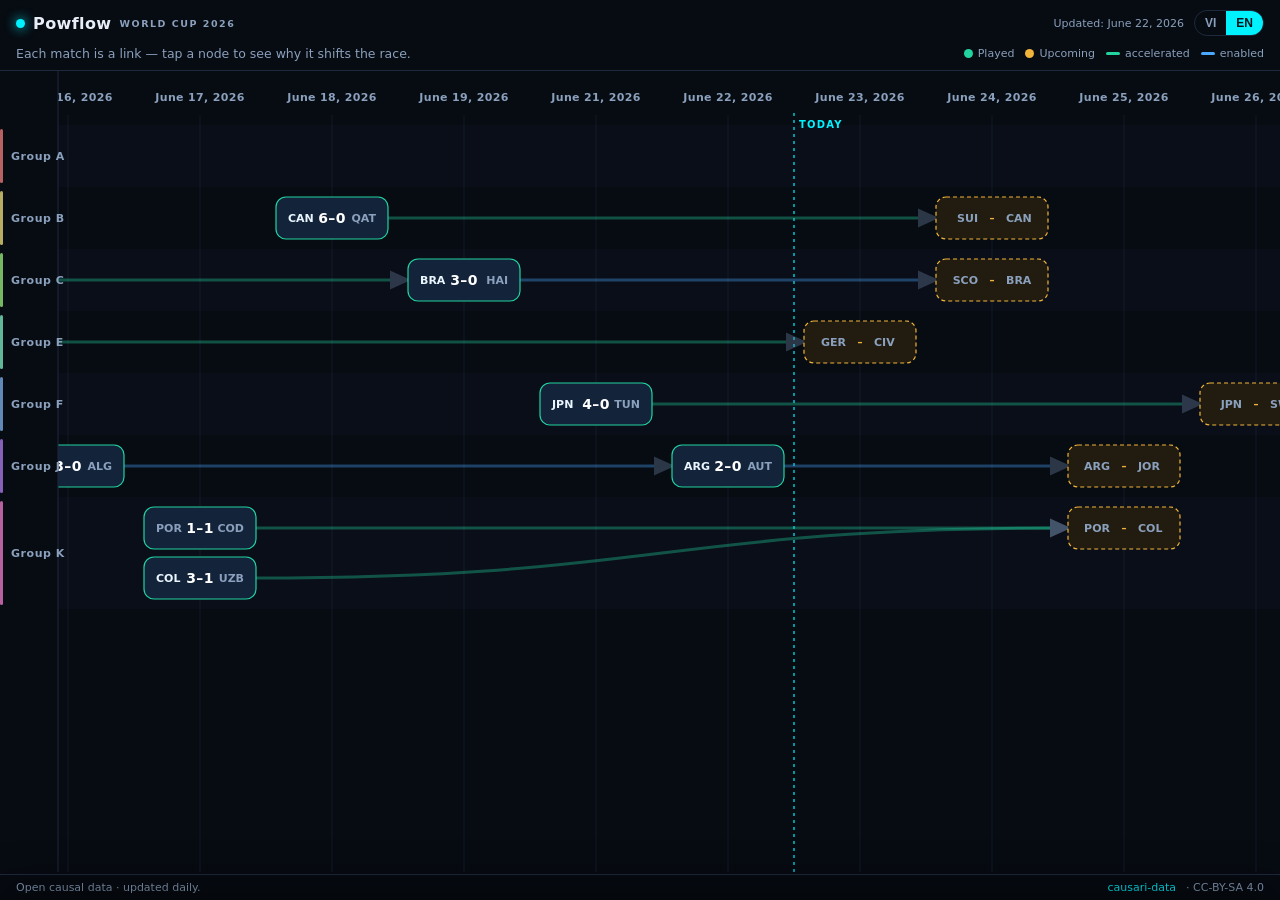
==== commit 877d7302: "feat(wc): winner emphasis, edge-color legend, group colors, sticky labels UX polish (self-verified v" ====
--- a/wc/index.html
+++ b/wc/index.html
@@ -45,6 +45,7 @@
   .node:hover rect,.node.sel rect{filter:brightness(1.3)}
   .node.sel rect{stroke:var(--accent);stroke-width:2.5}
   .ncode{font-size:11px;font-weight:800;fill:var(--muted)}
+  .ncode.won{fill:#eaf6ff}
   .nscore{font-size:14px;font-weight:900;fill:#fff;letter-spacing:.3px}
   .nvs{font-size:10px;font-weight:700;fill:var(--sched)}
   .daylabel{font-size:11px;font-weight:800;fill:var(--muted);letter-spacing:.03em}
@@ -96,7 +97,7 @@
       <span class="legend">
         <i><span class="pip" style="background:var(--done)"></span> <span data-i="lg_done"></span></i>
         <i><span class="pip" style="background:var(--sched)"></span> <span data-i="lg_sched"></span></i>
-        <i><span class="swatch" style="background:var(--r-accelerated)"></span> <span data-i="lg_link"></span></i>
+        <span id="rellegend" class="legend"></span>
       </span>
     </div>
   </header>
@@ -220,12 +221,14 @@
   $('#updated').textContent=t.updated(lastDone?.dateLabel||'—');
   const H=Math.max(L.H, stage.clientHeight-2);
 
-  // group row bands + labels (variable height)
+  // group row bands (scroll with content) + sticky left labels (pinned)
   let rows='';
+  let glabels=`<rect x="0" y="0" width="${L.GUT}" height="${H}" fill="#070b12"/><line x1="${L.GUT}" y1="0" x2="${L.GUT}" y2="${H}" stroke="var(--line)" stroke-width="1"/>`;
   L.groups.forEach((g,i)=>{
-    const y=L.rowY[g], h=L.rowH[g];
+    const y=L.rowY[g], h=L.rowH[g], gcol=`hsl(${(i*53)%360},55%,64%)`;
     if(i%2===0) rows+=`<rect class="grouprow" x="0" y="${y}" width="${L.W}" height="${h}"/>`;
-    rows+=`<text class="grouplab" x="10" y="${y+h/2+4}">${esc(t.grp(g))}</text>`;
+    glabels+=`<rect x="0" y="${y+4}" width="3" height="${h-8}" rx="1.5" fill="${gcol}" opacity="0.85"/>
+      <text class="grouplab" x="11" y="${y+h/2+4}" fill="${gcol}">${esc(t.grp(g))}</text>`;
   });
 
   // day ticks + labels
@@ -241,8 +244,8 @@
   let now='';
   if(L.nowCol>=0){
     const x=L.GUT+L.nowCol*L.COLW+L.COLW;
-    now=`<line class="nowline" x1="${x}" y1="${L.TOP-6}" x2="${x}" y2="${H}"/>
-      <text class="nowlab" x="${x+4}" y="${L.TOP-4}">${esc(t.now)}</text>`;
+    now=`<line class="nowline" x1="${x}" y1="${L.TOP-2}" x2="${x}" y2="${H}"/>
+      <text class="nowlab" x="${x+5}" y="${L.TOP+13}">${esc(t.now)}</text>`;
   }
 
   // edges
@@ -254,6 +257,8 @@
     const w=1+Math.round((l.confidence||0.6)*3);
     edges+=`<path class="edge" data-from="${esc(l.fromEvent)}" data-to="${esc(l.toEvent)}" d="${edgePath(a,b,L.NW)}" stroke="${col}" stroke-width="${w}" marker-end="url(#arr)"/>`;
   });
+  const rels=[...new Set(DATA.links.map(l=>l.relationship))];
+  const rl=$('#rellegend'); if(rl) rl.innerHTML=rels.map(r=>`<i><span class="swatch" style="background:var(--r-${r})"></span> ${esc(t.rel[r]||r)}</i>`).join('');
 
   // nodes
   let nodes='';
@@ -262,10 +267,11 @@
     const sched=st!=='completed';
     const fill=sched?'#221c10':'#13233a'; const stroke=sched?'#f0b43a':'#22d3a0';
     const x=n.x-L.NW/2, y=n.y-L.NH/2;
+    let wa=false,wb=false; if(n.score){const p=n.score.split('–').map(Number); wa=p[0]>p[1]; wb=p[1]>p[0];}
     const inner = n.score
-      ? `<text class="ncode" x="${n.x-L.NW/2+12}" y="${n.y+4}" text-anchor="start">${esc(code(n.teamA))}</text>
+      ? `<text class="ncode${wa?' won':''}" x="${n.x-L.NW/2+12}" y="${n.y+4}" text-anchor="start">${esc(code(n.teamA))}</text>
          <text class="nscore" x="${n.x}" y="${n.y+5}" text-anchor="middle">${esc(n.score)}</text>
-         <text class="ncode" x="${n.x+L.NW/2-12}" y="${n.y+4}" text-anchor="end">${esc(code(n.teamB))}</text>`
+         <text class="ncode${wb?' won':''}" x="${n.x+L.NW/2-12}" y="${n.y+4}" text-anchor="end">${esc(code(n.teamB))}</text>`
       : `<text class="ncode" x="${n.x-14}" y="${n.y+4}" text-anchor="end">${esc(code(n.teamA))}</text>
          <text class="nvs" x="${n.x}" y="${n.y+4}" text-anchor="middle">–</text>
          <text class="ncode" x="${n.x+14}" y="${n.y+4}" text-anchor="start">${esc(code(n.teamB))}</text>`;
@@ -275,21 +281,28 @@
     </g>`;
   });
 
+  const prevScroll=stage.scrollLeft;
   stage.innerHTML=`<svg width="${L.W}" height="${H}" viewBox="0 0 ${L.W} ${H}" xmlns="http://www.w3.org/2000/svg">
     <defs><marker id="arr" markerWidth="7" markerHeight="7" refX="6" refY="3.2" orient="auto"><path d="M0,0 L7,3.2 L0,6.4 Z" fill="#6f86a6"/></marker></defs>
     <g>${rows}</g><g>${ticks}</g>${now}<g>${edges}</g><g>${nodes}</g>
+    <g class="glabels" id="glabels">${glabels}</g>
   </svg>`;
 
   stage.querySelectorAll('.node').forEach(g=>{
     g.addEventListener('click',()=>select(g.dataset.id));
     g.addEventListener('keydown',e=>{if(e.key==='Enter'||e.key===' '){e.preventDefault();select(g.dataset.id);}});
   });
-  // On first paint, scroll to the "now" region so recent + upcoming are in view.
+  // Keep group labels pinned to the left as the timeline scrolls horizontally.
+  const gl=document.getElementById('glabels');
+  const pin=()=>{ if(gl) gl.setAttribute('transform','translate('+stage.scrollLeft+',0)'); };
+  stage.onscroll=pin;
+  // On first paint scroll to the "now" region; afterwards preserve scroll across refreshes.
   if(!window.__scrolled && L.nowCol>=0){
     const nowX=L.GUT+L.nowCol*L.COLW+L.COLW;
     stage.scrollLeft=Math.max(0, nowX - stage.clientWidth*0.62);
     window.__scrolled=true;
-  }
+  } else { stage.scrollLeft=prevScroll; }
+  pin();
   if(selId) highlight(selId);
 }
 
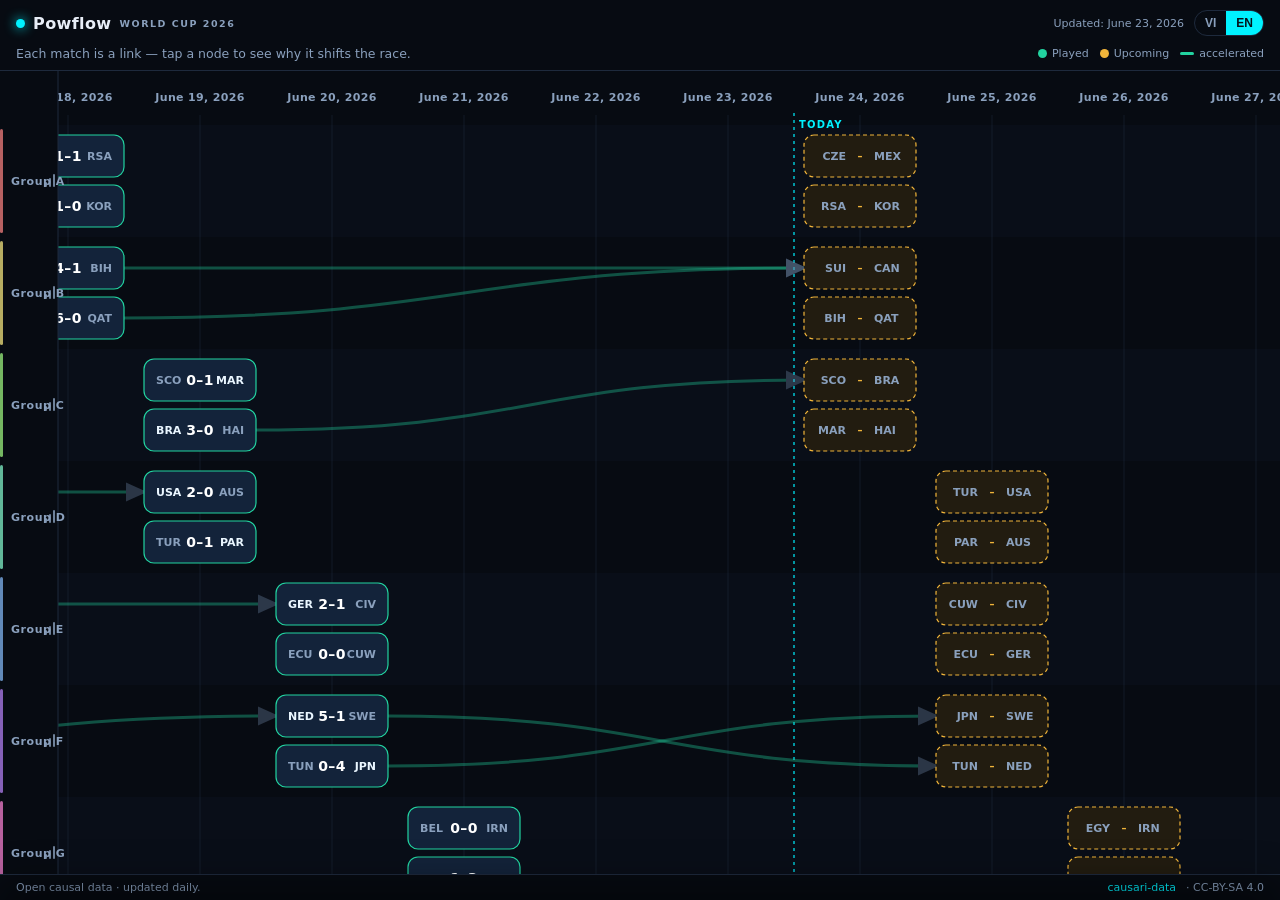
==== commit 5281c124: "feat(wc): add per-group standings table (P W D L GD Pts) Tap a group label to open a compact standin" ====
--- a/wc/index.html
+++ b/wc/index.html
@@ -50,7 +50,14 @@
   .nvs{font-size:10px;font-weight:700;fill:var(--sched)}
   .daylabel{font-size:11px;font-weight:800;fill:var(--muted);letter-spacing:.03em}
   .daytick{stroke:var(--line);stroke-width:1;opacity:.5}
+  .grouplink{cursor:pointer}
+  .grouplink:focus{outline:none}
+  .grouplink:hover .grouplab,.grouplink:focus .grouplab{fill:var(--accent)}
+  .grouplink:hover .groupfocus,.grouplink:focus .groupfocus{stroke:var(--accent);opacity:.55}
   .grouplab{font-size:11px;font-weight:800;fill:var(--muted);letter-spacing:.05em}
+  .groupfocus{fill:transparent;stroke:var(--accent);stroke-width:1;opacity:0;pointer-events:all}
+  .groupbars rect{fill:var(--muted);opacity:.8}
+  .grouplink:hover .groupbars rect,.grouplink:focus .groupbars rect{fill:var(--accent);opacity:1}
   .grouprow{fill:#0c1320;opacity:.45}
   .nowline{stroke:var(--accent);stroke-width:1.5;stroke-dasharray:3 4;opacity:.8}
   .nowlab{font-size:10px;font-weight:800;fill:var(--accent);letter-spacing:.12em}
@@ -74,6 +81,20 @@
   .watch{margin-top:10px;font-size:12.5px;color:var(--muted)}
   .watch b{color:#cdd9ea}
   .sectlabel{font-size:11px;text-transform:uppercase;letter-spacing:.1em;color:var(--muted);margin:14px 0 4px}
+  .standings{position:fixed;z-index:24;min-width:258px;max-width:calc(100vw - 24px);background:rgba(18,26,39,.98);border:1px solid var(--line);border-radius:10px;padding:10px;box-shadow:0 14px 36px rgba(0,0,0,.48)}
+  .standings[hidden]{display:none}
+  .standings .top{display:flex;align-items:center;gap:8px;margin-bottom:7px}
+  .standings h3{margin:0;font-size:13px;letter-spacing:.02em}
+  .standings .close{margin-left:auto;width:25px;height:25px;border:1px solid var(--line);border-radius:7px;background:var(--ink-soft);color:var(--muted);cursor:pointer;font-size:15px;line-height:1}
+  .standings table{width:100%;border-collapse:collapse;font-size:11.5px;font-variant-numeric:tabular-nums}
+  .standings th{color:var(--muted);font-size:10px;text-transform:uppercase;letter-spacing:.06em;font-weight:800;border-bottom:1px solid var(--line);padding:4px 3px;text-align:right}
+  .standings th:first-child,.standings td:first-child{text-align:left}
+  .standings td{padding:5px 3px;border-bottom:1px solid rgba(30,42,61,.58);text-align:right}
+  .standings tr:last-child td{border-bottom:0}
+  .standings .tm{display:flex;align-items:center;gap:7px;min-width:0}
+  .standings .tm b{color:#eaf6ff;font-size:11px;min-width:26px}
+  .standings .tm span{color:#cdd9ea;white-space:nowrap;overflow:hidden;text-overflow:ellipsis;max-width:112px}
+  .standings .pts{color:var(--accent);font-weight:900}
   .err{position:absolute;left:50%;top:40%;transform:translate(-50%,-50%);background:#240b10;border:1px solid #401520;color:#ffd5dd;border-radius:12px;padding:14px 18px;text-align:center}
   .foot{flex:0 0 auto;border-top:1px solid var(--line);padding:6px 16px;color:var(--muted);font-size:11px;display:flex;gap:10px;flex-wrap:wrap;align-items:center}
   @media (max-width:560px){ .subbar .t{display:none} }
@@ -116,6 +137,7 @@
   <button class="x" id="drawerClose" aria-label="close">×</button>
   <div id="drawerBody"></div>
 </div>
+<div class="standings" id="standings" hidden role="dialog" aria-modal="false"></div>
 
 <script>
 // ── Powflow World Cup 2026 — visual causal canvas ───────────────────────────
@@ -126,13 +148,27 @@
 const REFRESH_MS = 5 * 60 * 1000;
 
 const CODE = {
-  'Mexico':'MEX','South Africa':'RSA','Brazil':'BRA','Morocco':'MAR','Germany':'GER','Curacao':'CUW',
-  'Argentina':'ARG','Algeria':'ALG','Austria':'AUT','Jordan':'JOR','Portugal':'POR','DR Congo':'COD',
-  'Colombia':'COL','Uzbekistan':'UZB','Canada':'CAN','Qatar':'QAT','Switzerland':'SUI','Japan':'JPN',
-  'Tunisia':'TUN','Sweden':'SWE','Netherlands':'NED','Haiti':'HAI','Scotland':'SCO','Ivory Coast':'CIV',
-  'Ecuador':'ECU','South Korea':'KOR','Czechia':'CZE','Bosnia and Herzegovina':'BIH'
+  'Algeria':'ALG','Argentina':'ARG','Australia':'AUS','Austria':'AUT','Belgium':'BEL','Bosnia & Herzegovina':'BIH',
+  'Brazil':'BRA','Canada':'CAN','Cape Verde':'CPV','Colombia':'COL','Croatia':'CRO','Curaçao':'CUW',
+  'Czech Republic':'CZE','DR Congo':'COD','Ecuador':'ECU','Egypt':'EGY','England':'ENG','France':'FRA',
+  'Germany':'GER','Ghana':'GHA','Haiti':'HAI','Iran':'IRN','Iraq':'IRQ','Ivory Coast':'CIV','Japan':'JPN',
+  'Jordan':'JOR','Mexico':'MEX','Morocco':'MAR','Netherlands':'NED','New Zealand':'NZL','Norway':'NOR',
+  'Panama':'PAN','Paraguay':'PAR','Portugal':'POR','Qatar':'QAT','Saudi Arabia':'KSA','Scotland':'SCO',
+  'Senegal':'SEN','South Africa':'RSA','South Korea':'KOR','Spain':'ESP','Sweden':'SWE','Switzerland':'SUI',
+  'Tunisia':'TUN','Turkey':'TUR','USA':'USA','Uruguay':'URU','Uzbekistan':'UZB'
 };
-const code = n => CODE[n] || String(n||'').replace(/[^A-Za-z]/g,'').slice(0,3).toUpperCase();
+const code = n => {
+  if(CODE[n]) return CODE[n];
+  const s=String(n||'');
+  if(/^[0-9]/.test(s)) return s.split('/')[0].toUpperCase();   // knockout placeholder e.g. "2A", "3A/B/C"
+  if(/^[WL]\d/i.test(s)) return s.toUpperCase();               // "W73" / "L73"
+  return s.replace(/[^A-Za-z]/g,'').slice(0,3).toUpperCase() || '?';
+};
+const LANE_ORDER = l => { const m=/^Group ([A-L])$/.exec(l); if(m) return m[1].charCodeAt(0)-65;
+  return ({'Round of 32':12,'Round of 16':13,'Quarter-final':14,'Semi-final':15,'Match for third place':16,'Final':17})[l] ?? 99; };
+const laneLabel = l => { const m=/^Group ([A-L])$/.exec(l); if(m) return (lang==='vi'?'Bảng ':'Group ')+m[1];
+  const ko={'Round of 32':['Vòng 1/16','Round of 32'],'Round of 16':['Vòng 1/8','Round of 16'],'Quarter-final':['Tứ kết','Quarter-final'],'Semi-final':['Bán kết','Semi-final'],'Match for third place':['Tranh hạng 3','Third place'],'Final':['Chung kết','Final']};
+  return ko[l]?ko[l][lang==='vi'?0:1]:l; };
 
 const I18N = {
   vi:{ sub:'Mỗi trận là một mắt xích — chạm vào node để xem vì sao nó đổi cục diện.',
@@ -140,16 +176,18 @@
     updated:t=>'Cập nhật: '+t, now:'HÔM NAY', err:'Không tải được dữ liệu. Thử lại sau giây lát.',
     rel:{caused:'gây ra',enabled:'mở đường cho',accelerated:'thúc đẩy',inspired:'truyền cảm hứng',delayed:'trì hoãn',prevented:'ngăn cản'},
     st:{completed:'Đã đấu',scheduled:'Sắp đấu',live:'Đang đấu',forecast:'Dự báo'},
-    leads:'Dẫn tới', from:'Bắt nguồn từ', watch:'Đáng xem tiếp', conf:'tin', grp:g=>'Bảng '+g },
+    leads:'Dẫn tới', from:'Bắt nguồn từ', watch:'Đáng xem tiếp', conf:'tin', grp:g=>'Bảng '+g,
+    standings:'Bảng xếp hạng', noStandings:'Chưa có dữ liệu bảng' },
   en:{ sub:'Each match is a link — tap a node to see why it shifts the race.',
     lg_done:'Played', lg_sched:'Upcoming', lg_link:'causal', foot:'Open causal data · updated daily.',
     updated:t=>'Updated: '+t, now:'TODAY', err:'Could not load data. Please try again shortly.',
     rel:{caused:'caused',enabled:'enabled',accelerated:'accelerated',inspired:'inspired',delayed:'delayed',prevented:'prevented'},
     st:{completed:'Played',scheduled:'Upcoming',live:'Live',forecast:'Forecast'},
-    leads:'Leads to', from:'Comes from', watch:'Watch next', conf:'conf', grp:g=>'Group '+g }
+    leads:'Leads to', from:'Comes from', watch:'Watch next', conf:'conf', grp:g=>'Group '+g,
+    standings:'Standings', noStandings:'No group data yet' }
 };
 let lang = (navigator.language||'vi').startsWith('en') ? 'en' : 'vi';
-let DATA=null, NODES=null, selId=null;
+let DATA=null, NODES=null, selId=null, standingsGroup=null;
 
 const $=(s,r=document)=>r.querySelector(s);
 const esc=s=>String(s??'').replace(/[&<>"]/g,c=>({'&':'&amp;','<':'&lt;','>':'&gt;','"':'&quot;'}[c]));
@@ -169,8 +207,28 @@
 }
 
 const teams = ev => (ev.entities||[]).filter(e=>!/group/i.test(e));
-const groupOf = ev => { const g=(ev.entities||[]).map(e=>/^group\s+(.+)$/i.exec(e)).find(Boolean); return g?g[1]:'—'; };
-const score = ev => { if((ev.status||'completed')!=='completed') return null; const m=String(ev.description||'').match(/(\d{1,2})\s*[-–]\s*(\d{1,2})/); return m?m[1]+'–'+m[2]:null; };
+const groupOf = ev => { const es=ev.entities||[]; return es.find(e=>/^(Group [A-L]$|Round of|Quarter|Semi|Final$|Match for)/.test(e)) || es[2] || '—'; };
+const score = ev => { if((ev.status||'completed')!=='completed') return null; const m=String(`${ev.title||''} ${ev.description||''}`).match(/(^|[^\d-])(\d{1,2})\s*[-–]\s*(\d{1,2})(?![\d-])/); return m?m[2]+'–'+m[3]:null; };
+const scoreParts = ev => { const m=String(score(ev)||'').match(/(\d{1,2})\D+(\d{1,2})/); return m?[Number(m[1]),Number(m[2])]:null; };
+const isGroupLane = g => /^Group [A-L]$/.test(g);
+
+function standingsFor(group){
+  if(!DATA || !isGroupLane(group)) return [];
+  const rows=new Map();
+  const ensure=team=>{ if(!rows.has(team)) rows.set(team,{team,p:0,w:0,d:0,l:0,gf:0,ga:0,gd:0,pts:0}); return rows.get(team); };
+  DATA.events.filter(ev=>groupOf(ev)===group).forEach(ev=>{
+    const [a,b]=teams(ev);
+    if(a) ensure(a); if(b) ensure(b);
+    const sc=scoreParts(ev);
+    if(!a || !b || !sc) return;
+    const ra=ensure(a), rb=ensure(b), [ga,gb]=sc;
+    ra.p++; rb.p++; ra.gf+=ga; ra.ga+=gb; rb.gf+=gb; rb.ga+=ga; ra.gd=ra.gf-ra.ga; rb.gd=rb.gf-rb.ga;
+    if(ga>gb){ ra.w++; rb.l++; ra.pts+=3; }
+    else if(gb>ga){ rb.w++; ra.l++; rb.pts+=3; }
+    else { ra.d++; rb.d++; ra.pts++; rb.pts++; }
+  });
+  return [...rows.values()].sort((a,b)=>b.pts-a.pts || b.gd-a.gd || b.gf-a.gf || a.team.localeCompare(b.team));
+}
 
 function applyStatic(){
   const t=I18N[lang]; document.documentElement.lang=lang;
@@ -183,7 +241,7 @@
 function layout(){
   const evs=[...DATA.events].sort((a,b)=>String(a.date||a.yearNum).localeCompare(String(b.date||b.yearNum)));
   const dates=[...new Set(evs.map(e=>e.date||e.yearLabel))];
-  const groups=[...new Set(evs.map(groupOf))].sort();
+  const groups=[...new Set(evs.map(groupOf))].sort((a,b)=>LANE_ORDER(a)-LANE_ORDER(b));
   const COLW=132, NW=112, NH=42, TOP=44, GUT=58, PADY=10, STACK=NH+8, ROWPAD=20;
   const maxStack={};
   for(const g of groups){
@@ -227,8 +285,13 @@
   L.groups.forEach((g,i)=>{
     const y=L.rowY[g], h=L.rowH[g], gcol=`hsl(${(i*53)%360},55%,64%)`;
     if(i%2===0) rows+=`<rect class="grouprow" x="0" y="${y}" width="${L.W}" height="${h}"/>`;
-    glabels+=`<rect x="0" y="${y+4}" width="3" height="${h-8}" rx="1.5" fill="${gcol}" opacity="0.85"/>
-      <text class="grouplab" x="11" y="${y+h/2+4}" fill="${gcol}">${esc(t.grp(g))}</text>`;
+    const canStand=isGroupLane(g), label=laneLabel(g);
+    glabels+=`<g class="${canStand?'grouplink':''}" data-group="${esc(g)}" ${canStand?`role="button" tabindex="0" aria-label="${esc(t.standings+': '+label)}"`:''}>
+      <rect class="groupfocus" x="5" y="${y+h/2-15}" width="${L.GUT-10}" height="30" rx="7"/>
+      <rect x="0" y="${y+4}" width="3" height="${h-8}" rx="1.5" fill="${gcol}" opacity="0.85"/>
+      <text class="grouplab" x="11" y="${y+h/2+4}" fill="${gcol}">${esc(label)}</text>
+      ${canStand?`<g class="groupbars" transform="translate(${L.GUT-13},${y+h/2-7})"><rect x="0" y="8" width="2" height="5" rx="1"/><rect x="4" y="4" width="2" height="9" rx="1"/><rect x="8" y="0" width="2" height="13" rx="1"/></g>`:''}
+    </g>`;
   });
 
   // day ticks + labels
@@ -292,6 +355,10 @@
     g.addEventListener('click',()=>select(g.dataset.id));
     g.addEventListener('keydown',e=>{if(e.key==='Enter'||e.key===' '){e.preventDefault();select(g.dataset.id);}});
   });
+  stage.querySelectorAll('.grouplink').forEach(g=>{
+    g.addEventListener('click',e=>{e.stopPropagation();openStandings(g.dataset.group,e);});
+    g.addEventListener('keydown',e=>{if(e.key==='Enter'||e.key===' '){e.preventDefault();openStandings(g.dataset.group,e);}});
+  });
   // Keep group labels pinned to the left as the timeline scrolls horizontally.
   const gl=document.getElementById('glabels');
   const pin=()=>{ if(gl) gl.setAttribute('transform','translate('+stage.scrollLeft+',0)'); };
@@ -306,6 +373,36 @@
   if(selId) highlight(selId);
 }
 
+function closeStandings(){
+  standingsGroup=null;
+  const pop=$('#standings');
+  if(pop){ pop.hidden=true; pop.innerHTML=''; }
+}
+
+function openStandings(group,e){
+  if(!isGroupLane(group)) return;
+  const rows=standingsFor(group), t=I18N[lang], pop=$('#standings');
+  standingsGroup=group;
+  $('#drawer').classList.remove('open'); $('#drawer').setAttribute('aria-hidden','true');
+  selId=null; highlight('__none__');
+  const body=rows.length ? `<table aria-label="${esc(t.standings)}">
+    <thead><tr><th></th><th>P</th><th>W</th><th>D</th><th>L</th><th>GD</th><th>Pts</th></tr></thead>
+    <tbody>${rows.map(r=>`<tr>
+      <td><span class="tm"><b>${esc(code(r.team))}</b><span>${esc(r.team)}</span></span></td>
+      <td>${r.p}</td><td>${r.w}</td><td>${r.d}</td><td>${r.l}</td><td>${r.gd>0?'+'+r.gd:r.gd}</td><td class="pts">${r.pts}</td>
+    </tr>`).join('')}</tbody>
+  </table>` : `<div class="conf">${esc(t.noStandings)}</div>`;
+  pop.innerHTML=`<div class="top"><h3>${esc(t.standings)} · ${esc(laneLabel(group))}</h3><button class="close" type="button" aria-label="close">×</button></div>${body}`;
+  pop.hidden=false;
+  pop.querySelector('.close').addEventListener('click',closeStandings);
+  const r=e?.currentTarget?.getBoundingClientRect?.() || {left:12,right:70,top:86,bottom:116};
+  let x=r.right+8, y=r.top-8;
+  if(window.innerWidth<=560){ x=12; y=r.bottom+8; }
+  x=Math.max(12,Math.min(x,window.innerWidth-pop.offsetWidth-12));
+  y=Math.max(12,Math.min(y,window.innerHeight-pop.offsetHeight-12));
+  pop.style.left=x+'px'; pop.style.top=y+'px';
+}
+
 function highlight(id){
   document.querySelectorAll('.node').forEach(g=>g.classList.toggle('sel',g.dataset.id===id));
   const any=document.querySelector('.node.sel');
@@ -316,6 +413,7 @@
 }
 
 function select(id){
+  closeStandings();
   selId=id; highlight(id);
   const t=I18N[lang]; const ev=DATA.events.find(e=>e.id===id); if(!ev) return;
   const st=ev.status||'completed'; const cls=st==='completed'?'done':'scheduled';
@@ -336,13 +434,17 @@
 function closeDrawer(){ $('#drawer').classList.remove('open'); selId=null; highlight('__none__'); }
 $('#drawerClose').addEventListener('click',closeDrawer);
 
-function setLang(l){ lang=l; applyStatic(); render(); if(selId)select(selId); }
+$('#standings').addEventListener('click',e=>e.stopPropagation());
+document.addEventListener('click',e=>{ if(standingsGroup && !e.target.closest('#standings')) closeStandings(); });
+window.addEventListener('keydown',e=>{ if(e.key==='Escape') closeStandings(); });
+
+function setLang(l){ lang=l; closeStandings(); applyStatic(); render(); if(selId)select(selId); }
 document.querySelectorAll('.lang button').forEach(b=>b.addEventListener('click',()=>setLang(b.dataset.lang)));
 
 async function boot(){ applyStatic(); const ok=await load(); if(!ok){$('#stage').innerHTML=`<div class="err">${esc(I18N[lang].err)}</div>`;return;} render(); }
 boot();
 setInterval(async()=>{ if(await load()) render(); }, REFRESH_MS);
-window.addEventListener('resize',()=>{ if(DATA) render(); });
+window.addEventListener('resize',()=>{ closeStandings(); if(DATA) render(); });
 </script>
 </body>
 </html>
